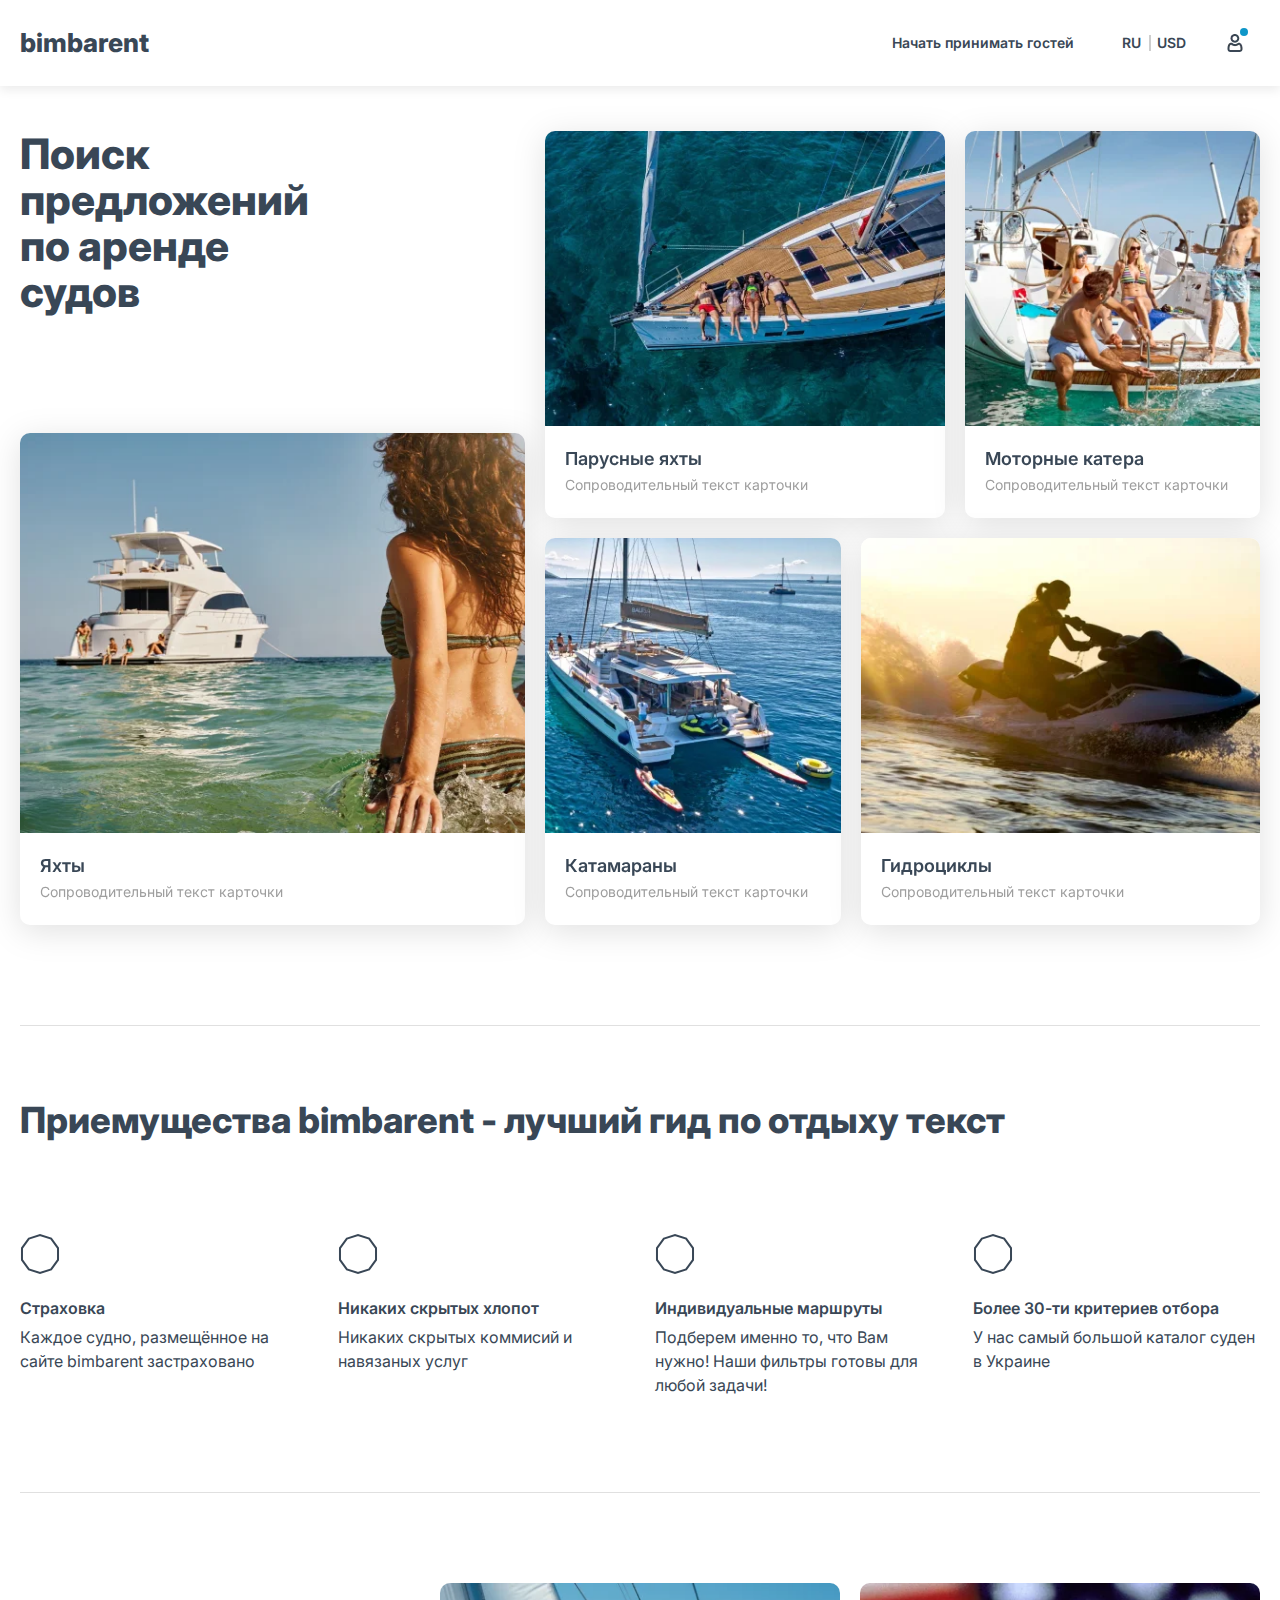
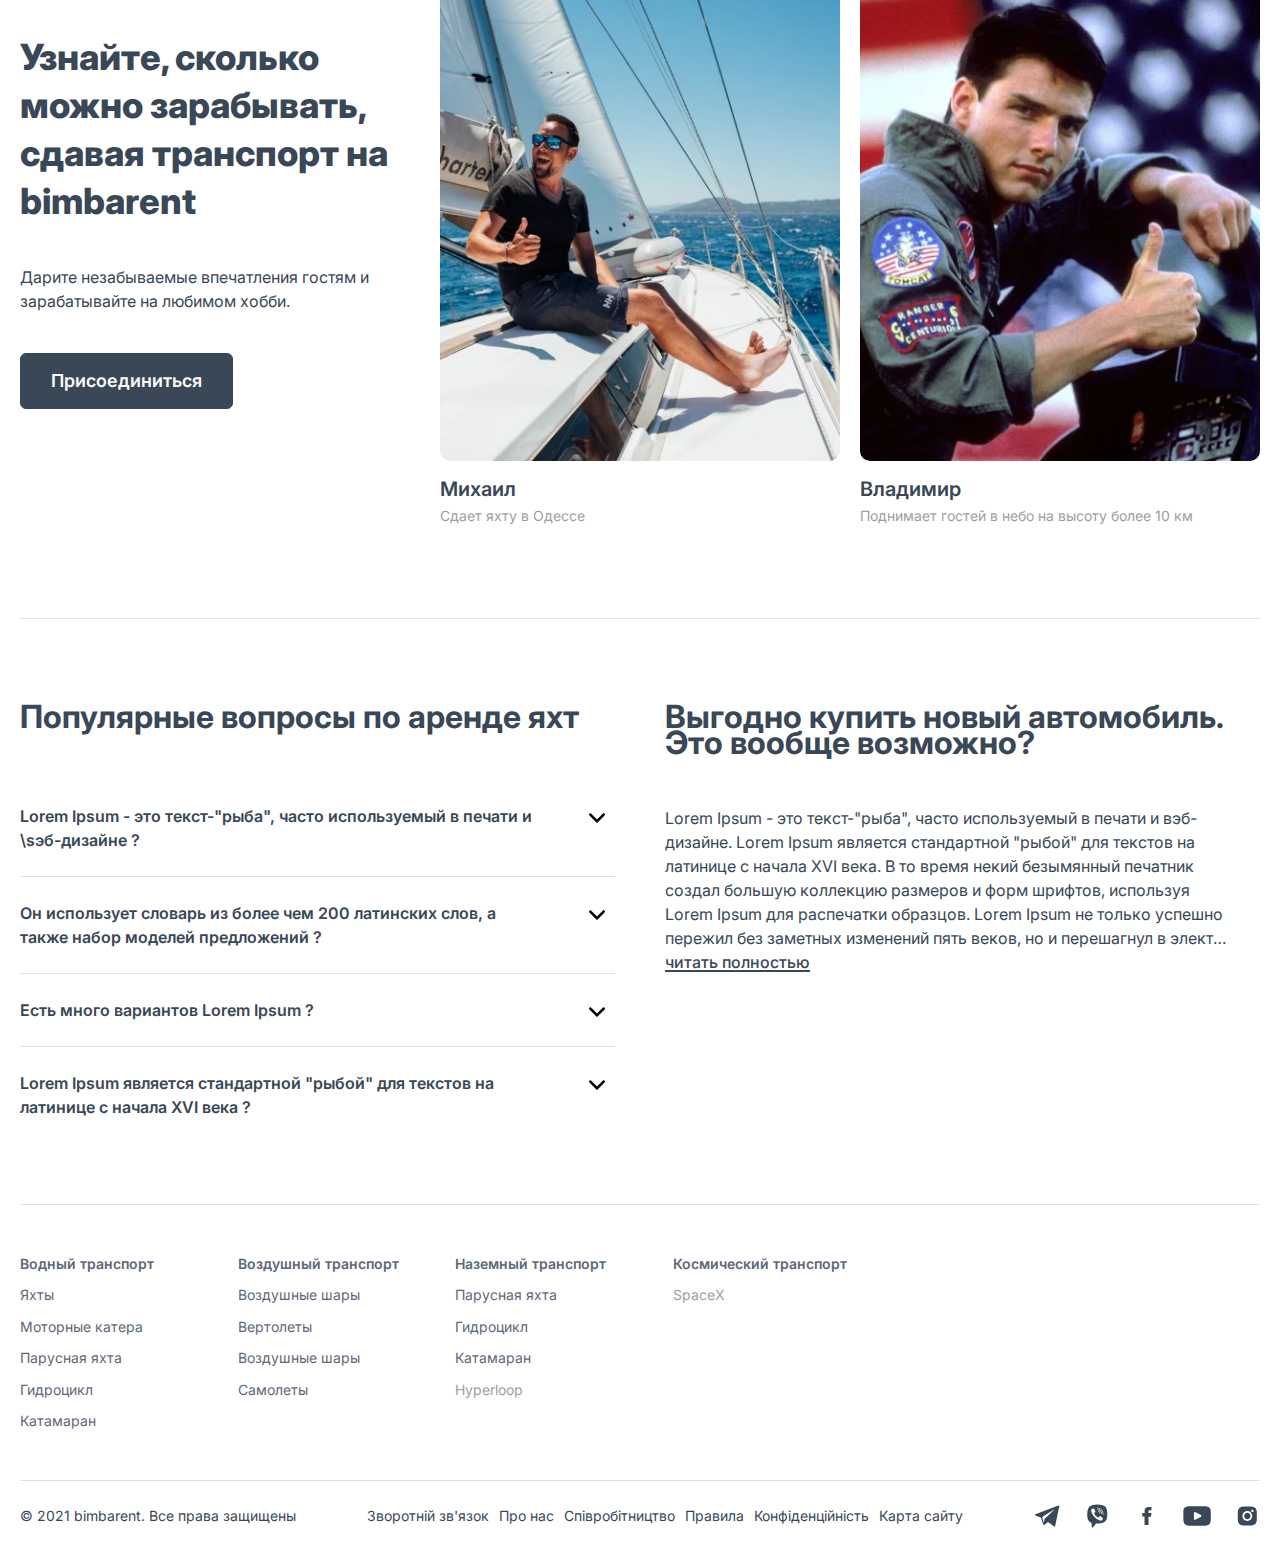
==== index.html @ e3d1fbe5 "Add files via upload" ====
<!DOCTYPE html>
<!-- Оболочка документа -->
<html lang="ru">

<!-- Заголовок страницы, контейнер для других важных данных (не отображается) -->

<head>
    <title>Главная</title>
    <!-- Подключение CSS -->
    <link rel="stylesheet" href="css/style.css">
    <meta http-equiv="Content-type" content="text/html;charset=UTF-8" />
    <link rel="shortcut icon" href="img/icons/favicon.ico">
    <meta name="viewport" content="width=device-width, initial-scale=1.0" />
</head>

<body>
    <!-- WRAPPER -->
    <div class="wrapper">
        <div class="content">
<header class="header">
    <div class="container">
        <div class="header__body">
            <a href="#" class="header__logo">bimbarent</a>
            <div class="header__right">
                <div class="header__wrapper-submenu">
                    <a href="#" class="header__link">Начать принимать гостей</a>
                    <div class="header__submenu">
                        <ul class="header__submenu-list" data-value-list='2'>
                            <li>
                                <a href="#" class="header__submenu-link">Мои бронирования</a>
                            </li>
                            <li>
                                <a href="#" class="header__submenu-link active">Мои желания</a>
                            </li>
                            <li>
                                <a href="#" class="header__submenu-link">Кабинет владельца</a>
                            </li>
                            <li>
                                <a href="#" class="header__submenu-link">Начать принимать гостей</a>
                            </li>
                            <li>
                                <a href="#" class="header__submenu-link">Обратная связь</a>
                            </li>
                        </ul>
                    </div>
                </div>
                <div class="header__wrapper-submenu">
                    <a href="#" class="header__link header__link-abr">
                        <span class="header__value header__value-first" data-value='0'>
                            <span data-language="ua">UA</span>
                            <span class="active" data-language="ru">RU</span>
                            <span data-language="en">EN</span>
                        </span>
                        <span class="header__value" data-value='1'>
                            <span data-language="uah">UAH</span>
                            <span class="active" data-language="usd">USD</span>
                            <span data-language="eur">EUR</span>
                        </span>
                    </a>
                    <div class="header__submenu">
                        <ul class="header__submenu-list" data-value-list='0'>
                            <li>
                                <a href="#" class="header__submenu-link" data-language-word="ua">Українська</a>
                            </li>
                            <li>
                                <a href="#" class="header__submenu-link active" data-language-word="ru">Русский</a>
                            </li>
                            <li>
                                <a href="#" class="header__submenu-link" data-language-word="en">English</a>
                            </li>
                        </ul>
                        <ul class="header__submenu-list" data-value-list='1'>
                            <li>
                                <a href="#" class="header__submenu-link active" data-language-word="uah"><span>UAH</span>Гривна</a>
                            </li>
                            <li>
                                <a href="#" class="header__submenu-link" data-language-word="usd"><span>USD</span>Доллар</a>
                            </li>
                            <li>
                                <a href="#" class="header__submenu-link" data-language-word="eur"><span>EUR</span>Евро</a>
                            </li>
                        </ul>
                    </div>
                </div>
                <!-- Add or remove class active for notification -->
                <a href="#" class="header__link header__link-type-2 active">
                    <img src="img/icons/user1.webp" alt="">
                </a>
                <div class="header__burger">
                    <span></span>
                </div>
            </div>
        </div>
    </div>
</header>
            <!-- RENT -->
                <section class="rent">
                    <div class="container">
                        <div class="rent__body">
                            <div class="rent__body-item rent__body-left">
                                <div class="title-main">
                                    <h1>Поиск предложений по аренде судов</h1>
                                </div>
                                <div class="rent-regtangle">
                                    <a href="#">
                                        <img src="img/main/1.webp" alt="">
                                    </a>
                                    <div class="rent-regtangle__content">
                                        <a href="#" class="rent__link">Яхты</a>
                                        <p>Сопроводительный текст карточки</p>
                                    </div>
                                </div>
                            </div>
                            <div class="rent__body-item rent__body-right">
                                <div class="rent__body-wrapper">
                                    <div class="rent__body-subitem  rent-regtangle__big">
                                        <div class="rent-regtangle">
                                            <a href="#">
                                                <img src="img/main/2.webp" alt="">
                                            </a>
                                            <div class="rent-regtangle__content">
                                                <a href="#" class="rent__link">Парусные яхты</a>
                                                <p>Сопроводительный текст карточки</p>
                                            </div>
                                        </div>
                                    </div>
                                    <div class="rent__body-subitem rent-regtangle__small">
                                        <div class="rent-regtangle">
                                            <a href="#">
                                                <img src="img/main/3.webp" alt="">
                                            </a>
                                            <div class="rent-regtangle__content">
                                                <a href="#" class="rent__link">Моторные катера</a>
                                                <p>Сопроводительный текст карточки</p>
                                            </div>
                                        </div>
                                    </div>
                                    <div class="rent__body-subitem rent-regtangle__small">
                                        <div class="rent-regtangle">
                                            <a href="#">
                                                <img src="img/main/4.webp" alt="">
                                            </a>
                                            <div class="rent-regtangle__content">
                                                <a href="#" class="rent__link">Катамараны</a>
                                                <p>Сопроводительный текст карточки</p>
                                            </div>
                                        </div>
                                    </div>
                                    <div class="rent__body-subitem  rent-regtangle__big">
                                        <div class="rent-regtangle">
                                            <a href="#">
                                                <img src="img/main/5.webp" alt="">
                                            </a>
                                            <div class="rent-regtangle__content">
                                                <a href="#" class="rent__link">Гидроциклы</a>
                                                <p>Сопроводительный текст карточки</p>
                                            </div>
                                        </div>
                                    </div>
                                </div>
                            </div>
                        </div>
                    </div>
                </section>
            <!-- /RENT -->

            <!-- ADVANTAGES -->
            <section class="advantages">
                <div class="container">
                    <div class="advantages__body">
                        <div class="title-type-1 title-type-1-bottom-2">
                            <h2>Приемущества bimbarent - лучший гид по отдыху текст</h2>
                        </div>
                        <div class="advantages__contain">
                            <div class="advantages__contain-item">
                                <svg class="icon icon-polyhedron">
                                    <use xlink:href="img/svg/sprite.svg#polyhedron"></use>
                                </svg>
                                <h3>Страховка</h3>
                                <p>Каждое судно, размещённое на сайте bimbarent застраховано</p>
                            </div>
                            <div class="advantages__contain-item">
                                <svg class="icon icon-polyhedron">
                                    <use xlink:href="img/svg/sprite.svg#polyhedron"></use>
                                </svg>
                                <h3>Никаких скрытых хлопот</h3>
                                <p>Никаких скрытых коммисий и навязаных услуг</p>
                            </div>
                            <div class="advantages__contain-item">
                                <svg class="icon icon-polyhedron">
                                    <use xlink:href="img/svg/sprite.svg#polyhedron"></use>
                                </svg>
                                <h3>Индивидуальные маршруты</h3>
                                <p>Подберем именно то, что Вам нужно! Наши фильтры готовы для любой задачи!</p>
                            </div>
                            <div class="advantages__contain-item">
                                <svg class="icon icon-polyhedron">
                                    <use xlink:href="img/svg/sprite.svg#polyhedron"></use>
                                </svg>
                                <h3>Более 30-ти критериев отбора</h3>
                                <p>У нас самый большой каталог суден в Украине</p>
                            </div>
                        </div>
                    </div>
                </div>
            </section>
            <!-- /ADVANTAGES -->

            <!-- INCOME -->
            <section class="income">
                <div class="container">
                    <div class="income__body-wrapper">
                        <div class="income__body">
                            <div class="income__body-item">
                                <div class="title-type-1 title-type-1-bottom">
                                    <h2>Узнайте, сколько можно зарабывать, сдавая транспорт
                                        на bimbarent</h2>
                                </div>
                                <p>Дарите незабываемые впечатления гостям и зарабатывайте на любимом хобби.</p>
                                <div class="btn-wrapper btn-pad-top">
                                    <a href="#" class="btn-type-1">Присоединиться</a>
                                </div>
                            </div>
                            <div class="income__body-item income-paragraph">
                                <a href="#" class="income__body-img">
                                    <img src="img/man1.webp" alt="Арендодатель1">
                                </a>
                                <a href="#" class="income__link">Михаил</a>
                                <p>Сдает яхту в Одессе</p>
                            </div>
                            <div class="income__body-item income-paragraph">
                                <a href="#" class="income__body-img">
                                    <img src="img/man2.webp" alt="Арендодатель2">
                                </a>
                                <a href="#" class="income__link">Владимир</a>
                                <p>Поднимает гостей в небо на высоту более 10 км</p>
                            </div>
                        </div>
                    </div>
                </div>
            </section>
            <!-- /INCOME -->

            <!-- FAQ -->
            <section class="faq">
                <div class="container">
                    <div class="faq__body-wrapper">
                        <div class="faq__body">
                            <div class="faq__body-item">
                                <h2>Популярные вопросы по аренде яхт</h2>
                                    <ul class="faq__body-list">
                                        <li>
                                            <a href="#" class="faq__body-link">Lorem Ipsum - это текст-"рыба", часто используемый в печати и \sэб-дизайне ?
                                                <span class="js-select-main">
                                                    <svg class="icon-arrow">
                                                        <use xlink:href="img/svg/sprite.svg#arrow"></use>
                                                    </svg>
                                                </span>
                                            </a>
                                            <div class="submenu">
                                                <p>Lorem Ipsum - это текст-"рыба", часто используемый в печати и вэб-дизайне. Lorem Ipsum является стандартной "рыбой" для <a href="#" class="inner-link">текстов на латинице</a> с начала XVI века.</p>
                                            </div>
                                        </li>
                                        <li>
                                            <a href="#" class="faq__body-link">Он использует словарь из более чем 200 латинских слов, а также набор моделей предложений ?
                                                <span class="js-select-main">
                                                    <svg class="icon-arrow">
                                                        <use xlink:href="img/svg/sprite.svg#arrow"></use>
                                                    </svg>
                                                </span>
                                            </a>
                                            <div class="submenu">
                                                <p>Lorem Ipsum - это текст-"рыба", часто используемый в печати и вэб-дизайне. Lorem Ipsum является стандартной "рыбой" для <a href="#" class="inner-link">текстов на латинице</a> с начала XVI века.</p>
                                            </div>
                                        </li>
                                        <li>
                                            <a href="#" class="faq__body-link">Есть много вариантов Lorem Ipsum ?
                                                <span class="js-select-main">
                                                    <svg class="icon-arrow">
                                                        <use xlink:href="img/svg/sprite.svg#arrow"></use>
                                                    </svg>
                                                </span>
                                            </a>
                                            <div class="submenu">
                                                <p>Lorem Ipsum - это текст-"рыба", часто используемый в печати и вэб-дизайне. Lorem Ipsum является стандартной "рыбой" для <a href="#" class="inner-link">текстов на латинице</a> с начала XVI века.</p>
                                            </div>
                                        </li>
                                        <li>
                                            <a href="#" class="faq__body-link">Lorem Ipsum является стандартной "рыбой" для текстов на латинице с начала XVI века ?
                                                <span class="js-select-main">
                                                    <svg class="icon-arrow">
                                                        <use xlink:href="img/svg/sprite.svg#arrow"></use>
                                                    </svg>
                                                </span>
                                            </a>
                                            <div class="submenu">
                                                <p>Lorem Ipsum - это текст-"рыба", часто используемый в печати и вэб-дизайне. Lorem Ipsum является стандартной "рыбой" для <a href="#" class="inner-link">текстов на латинице</a> с начала XVI века.</p>
                                            </div>
                                        </li>
                                    </ul>
                            </div>
                            <div class="faq__body-item faq__body-show">
                                <h2>Выгодно купить новый автомобиль. Это вообще возможно?</h2>
                                <p>Lorem Ipsum - это текст-"рыба", часто используемый в печати и вэб-дизайне. Lorem Ipsum является стандартной "рыбой" для текстов на латинице с начала XVI века. В то время некий безымянный печатник создал большую коллекцию размеров и форм шрифтов, используя Lorem Ipsum для распечатки образцов. Lorem Ipsum не только успешно пережил без заметных изменений пять веков, но и перешагнул в элект 
                                    Lorem ipsum dolor sit amet consectetur adipisicing elit. Pariatur amet perspiciatis ab deleniti esse blanditiis mollitia, maxime repellendus? Soluta omnis excepturi libero sint mollitia laboriosam iusto ut quo fuga sequi qui accusantium, facere expedita natus voluptatem accusamus impedit eligendi dolorum odit reprehenderit. Nam consequuntur, sunt soluta pariatur quos cupiditate quis delectus eum? Repellat enim nobis mollitia veniam officiis saepe quisquam pariatur, quod ea? Mollitia, est at voluptatem aliquid quae, ullam assumenda cumque ipsam laboriosam quibusdam, magnam eligendi maiores quidem aliquam quod doloremque amet non suscipit maxime aspernatur. Nisi dolore consequuntur praesentium quo nulla maxime illo hic quaerat fugiat repudiandae veritatis eum, animi soluta reprehenderit fuga atque voluptatum suscipit dolores ipsam quibusdam voluptates odio? Perspiciatis esse, error voluptatum, voluptatem pariatur, ea maiores perferendis ab ipsa harum dignissimos voluptas recusandae id dolor autem! Ut beatae quaerat vitae expedita assumenda enim vero, officia neque sit quam nemo deleniti magni natus fugit vel quibusdam, inventore ipsa, amet distinctio numquam. Quam illo velit libero ea iste officia voluptates nostrum inventore, consequuntur ipsam nemo similique quas? Eum eos dolorum quia consequuntur. Similique ipsam, in molestiae voluptatum deserunt temporibus sint, libero velit animi sed aut eius aperiam voluptas, debitis molestias eos? Accusantium tempore architecto ullam in laborum.</p>
                                <div class="wrapper-link-show">
                                    <a href="#" class="link-show-text">читать полностью</a>
                                </div>
                        </div>
                    </div>
                </div>
            </section>
            <!-- /FAQ -->

            <!-- CATEGORY -->
            <section class="category">
                <div class="container">
                    <div class="category__body">
                        <ul class="category__list">
                            <li>
                                <a href="#" class="category__link category__link-title">Водный транспорт</a>
                            </li>
                            <li>
                                <a href="#" class="category__link">Яхты</a>
                            </li>
                            <li>
                                <a href="#" class="category__link">Моторные катера</a>
                            </li>
                            <li>
                                <a href="#" class="category__link">Парусная яхта</a>
                            </li>
                            <li>
                                <a href="#" class="category__link">Гидроцикл</a>
                            </li>
                            <li>
                                <a href="#" class="category__link">Катамаран</a>
                            </li>
                        </ul>
                        <ul class="category__list">
                            <li>
                                <a href="#" class="category__link category__link-title">Воздушный транспорт</a>
                            </li>
                            <li>
                                <a href="#" class="category__link">Воздушные шары</a>
                            </li>
                            <li>
                                <a href="#" class="category__link">Вертолеты</a>
                            </li>
                            <li>
                                <a href="#" class="category__link">Воздушные шары</a>
                            </li>
                            <li>
                                <a href="#" class="category__link">Самолеты</a>
                            </li>
                        </ul>
                        <ul class="category__list">
                            <li>
                                <a href="#" class="category__link category__link-title">Наземный транспорт</a>
                            </li>
                            <li>
                                <a href="#" class="category__link">Парусная яхта</a>
                            </li>
                            <li>
                                <a href="#" class="category__link">Гидроцикл</a>
                            </li>
                            <li>
                                <a href="#" class="category__link">Катамаран</a>
                            </li>
                            <li>
                                <a href="#" class="category__link category__link-absent">Hyperloop</a>
                            </li>
                        </ul>
                        <ul class="category__list">
                            <li>
                                <a href="#" class="category__link category__link-title">Космический транспорт</a>
                            </li>
                            <li>
                                <a href="#" class="category__link category__link-absent">SpaceX</a>
                            </li>
                        </ul>
                    </div>
                </div>
            </section>
            <!-- /CATEGORY -->

            <section class="test none">
                <a href="popup-0" class="js-btn-popup">Click me</a>
            </section>
        </div>

<footer class="footer">
    <div class="container">
        <div class="footer__body">
            <p>© 2021 bimbarent. Все права защищены</p>
            <ul class="footer__list">
                <li>
                    <a href="#">Зворотній зв'язок</a>
                </li>
                <li>
                    <a href="#">Про нас</a>
                </li>
                <li>
                    <a href="#">Співробітництво</a>
                </li>
                <li>
                    <a href="#">Правила</a>
                </li>
                <li>
                    <a href="#">Конфіденційність</a>
                </li>
                <li>
                    <a href="#">Карта сайту</a>
                </li>
            </ul>
            <div class="footer__social">
                <div class="footer__social-item">
                    <a href="#">
                        <svg class="icon icon-telegram">
                            <use xlink:href="img/svg/sprite.svg#telegram"></use>
                        </svg>
                    </a>
                </div>
                <div class="footer__social-item">
                    <a href="#">
                        <svg class="icon icon-viber">
                            <use xlink:href="img/svg/sprite.svg#viber"></use>
                        </svg>
                    </a>
                </div>
                <div class="footer__social-item">
                    <a href="#">
                        <svg class="icon icon-facebook">
                            <use xlink:href="img/svg/sprite.svg#facebook"></use>
                        </svg>
                    </a>
                </div>
                <div class="footer__social-item">
                    <a href="#">
                        <svg class="icon icon-youtube">
                            <use xlink:href="img/svg/sprite.svg#youtube"></use>
                        </svg>
                    </a>
                </div>
                <div class="footer__social-item">
                    <a href="#">
                        <svg class="icon icon-instagram">
                            <use xlink:href="img/svg/sprite.svg#instagram"></use>
                        </svg>
                    </a>
                </div>
            </div>
        </div>
    </div>
</footer>
    </div>
    <!-- /WRAPPER -->

 <!-- попап -->
    <div class="popup js-popup" data-id-popup="popup-0">
        <div class="popup__opas"></div>
        <div class="popup__wrapp js-popup__wrapp">
            <span class="popup__close js-popup__close"></span>
            <div class="popup-container">
                <h2 class="popup-title">Попап</h2>
            </div>
        </div>
    </div>
 <!-- кнопка прокрутки вверх -->
    <div class="wrapper-scroll lock-padding none">
        <div class="scroll-up js-scroll-up">
            <svg class="scroll-up__svg" viewBox="-2 -2 52 52">
                <path class="scroll-up__path js-scroll-up__path" d="M24,0 a24,24 0 0,1 0,48 a24,24 0 0,1 0,-48"/>
            </svg>
        </div>
    </div>
    
    <!-- Подключеине скриптов -->
    <script src="libs/jquery/jquery.min.js"></script>
    <script src="js/main.js"></script>
</body>

</html>
---- css/style.css ----
@charset "UTF-8";
@import url("https://fonts.googleapis.com/css2?family=Inter:wght@400;500;600;700;800&display=swap");
/* обнуление общих параметров */
* {
  padding: 0;
  margin: 0;
  border: 0;
}

*,
*:before,
*:after {
  box-sizing: border-box;
}

:focus,
:active {
  outline: none;
}

a:focus,
a:active {
  outline: none;
}

aside,
nav,
section,
header,
footer {
  display: block;
}

html,
body {
  height: 100%;
  padding: 0;
  margin: 0;
  min-width: 360px;
  width: 100%;
  background: #fff;
  color: #394756;
}

input,
button,
textarea {
  font-family: "Inter", sans-serif;
}

input::-ms-clear {
  display: none;
}

button {
  cursor: pointer;
}

button::-moz-focus-inner {
  padding: 0;
  border: 0;
}

a,
a:visited {
  text-decoration: none;
}

a:hover {
  text-decoration: none;
}

ul li {
  list-style: none;
}

img {
  vertical-align: top;
  max-width: 100%;
}

h1,
h2,
h3,
h4,
h5,
h6 {
  font-weight: inherit;
  font-size: inherit;
}

/* / обнуление общих параметров */
body {
  line-height: 1.25;
  font-size: 14px;
  font-family: "Inter", sans-serif;
  position: relative;
  width: 100%;
  overflow-x: hidden;
}

body.lock-scroll {
  overflow-y: hidden;
}

body.lock {
  overflow-y: hidden;
}

.wrapper {
  width: 100%;
  min-height: 100%;
  display: flex;
  flex-direction: column;
}

.content {
  flex: 1 0 auto;
}

.container {
  max-width: 1340px;
  margin: 0 auto;
  padding: 0 20px;
}

.row {
  display: flex;
}

.align-items-center {
  align-items: center;
}

.justify-content-center {
  justify-content: center;
  justify-content: space-between;
}

.justify-content-between {
  justify-content: space-between;
}

.none {
  display: none !important;
}

.body-fixed {
  position: fixed;
}

.noselect {
  -webkit-touch-callout: none;
  -webkit-user-select: none;
  user-select: none;
}

.ibg {
  background-repeat: no-repeat;
  background-size: cover;
  background-position: center;
}
.ibg img.ibg-img {
  display: none;
}

li.counter {
  list-style-type: none;
  counter-reset: item;
}
li.counter li {
  position: relative;
  padding: 0px 0px 0px 45px;
}
li.counter li:before {
  counter-increment: item;
  content: counter(item);
  position: absolute;
  left: 0;
  top: 50%;
  transform: translateY(-50%);
  color: #818181;
  font-size: 14px;
  font-weight: 700;
  text-align: center;
  line-height: 26px;
  border-radius: 50%;
  width: 28px;
  height: 28px;
  border: 1px solid #4274bb;
}

.video {
  position: relative;
  overflow: hidden;
  height: 0;
  padding-bottom: 56.25%;
}
.video video,
.video iframe,
.video object,
.video embed {
  position: absolute;
  top: 0;
  left: 0;
  width: 100%;
  height: 100%;
}

.videobg video,
.videobg iframe,
.videobg object,
.videobg embed {
  position: fixed;
  top: 50%;
  left: 50%;
  min-width: 100%;
  min-height: 100%;
  width: auto;
  height: auto;
  z-index: -100;
  transform: translateX(-50%) translateY(-50%);
  background-size: cover;
}

.img-responsive {
  display: block;
  max-width: 100%;
  height: auto;
}

/* === HEADER === */
.header {
  background: #ffffff;
  box-shadow: 0px 4px 10px rgba(0, 0, 0, 0.08);
  padding: 18px 0;
}
.header__value-first::before {
  content: "";
  position: absolute;
  right: 53%;
  top: 50%;
  transform: translate(-50%, -50%);
  height: 16px;
  width: 1px;
  background: #9E9E9E;
}
.header__value span {
  display: none;
}
.header__value span.active {
  display: inline-block;
}
.header__lang span {
  display: none;
}
.header__lang span.active {
  display: inline-block;
}
.header__wrapper-submenu {
  position: relative;
  height: 100%;
  display: flex;
  align-items: center;
}
.header__submenu {
  padding: 10px 0;
  background: #FFFFFF;
  border: 0.5px solid #C4C4C4;
  box-shadow: 0px 6px 16px rgba(0, 0, 0, 0.12);
  border-radius: 6px;
  position: absolute;
  top: calc(100% + 8px);
  z-index: 10;
  display: none;
  transition: 0.4s;
}
.header__submenu.active {
  display: flex;
}
.header__submenu-link {
  color: #394756;
  font-size: 14px;
  line-height: 32px;
  transition: 0.4s;
  padding: 0px 13px;
  width: 100%;
  display: block;
}
.header__submenu-link.active {
  text-shadow: 0 0 0.65px #394756, 0 0 0.65px #394756;
}
.header__submenu-link span {
  margin-right: 6px;
}
.header__submenu-link:hover {
  background: #F3F3F3;
  border-radius: 4px;
}
.header__submenu-list {
  padding: 0 10px;
}
.header__submenu-list li {
  margin-bottom: 4px;
}
.header__submenu-list:first-child {
  border-right: 1px solid #E0E0E0;
}
.header__body {
  display: flex;
  justify-content: space-between;
}
.header__logo {
  font-weight: 800;
  font-size: 26px;
  line-height: 26px;
  color: #394756;
  display: flex;
  align-items: center;
}
.header__right {
  display: flex;
  align-items: center;
}
.header__burger {
  display: none;
  align-items: center;
  width: 25px;
  height: 18px;
  cursor: pointer;
}
.header__burger span {
  background: #919191;
  width: 25px;
  height: 2.25px;
  position: relative;
}
.header__burger span::before, .header__burger span::after {
  content: "";
  position: absolute;
  right: 0;
  background: #919191;
  height: 2.25px;
}
.header__burger span::before {
  top: 8px;
  width: 17px;
}
.header__burger span::after {
  bottom: 8px;
  width: 25px;
}
.header__link {
  font-weight: 600;
  font-size: 14px;
  line-height: 16px;
  flex: none;
  order: 0;
  flex-grow: 0;
  color: #394756;
  padding: 17px 24px;
  background: transparent;
  border-radius: 50px;
  transition: 0.4s;
}
.header__link-abr {
  min-width: 112px;
  display: flex;
  justify-content: space-between;
  position: relative;
}
.header__link-type-2 {
  border-radius: 50%;
  padding: 0;
  width: 50px;
  height: 50px;
  display: flex;
  align-items: center;
  justify-content: center;
  position: relative;
}
.header__link-type-2.active::before {
  content: "";
  position: absolute;
  top: 10px;
  right: 12px;
  width: 8px;
  height: 8px;
  background: #0E96C8;
  border-radius: 50%;
}
.header__link:hover {
  background: #F3F3F3;
}

/* === /HEADER === */
input.error,
textarea.error {
  border-color: red;
}

/* === TITLE === */
.title-main {
  max-width: 296px;
}
.title-type-1 h2 {
  font-weight: 800;
  font-size: 36px;
  line-height: 48px;
  color: #394756;
}
.title-type-1-bottom {
  padding-bottom: 40px;
  padding-top: 50px;
}
.title-type-1-bottom-2 {
  padding: 0px 0 90px 0;
}

h1 {
  font-weight: 800;
  font-size: 42px;
  line-height: 46px;
}

/* === /TITLE === */
/* === BUTTONS === */
.btn-type-1 {
  display: inline-block;
  padding: 19px 30px;
  background: #394756;
  border-radius: 6px;
  border: 1px solid #394756;
  color: #FBFBFB;
  font-weight: 600;
  font-size: 18px;
  line-height: 16px;
  transition: 0.4s;
}
.btn-type-1:hover {
  background: #FBFBFB;
  color: #394756;
}
.btn-type-1:active {
  background: #192736;
}
.btn-pad-top {
  padding-top: 40px;
}

/* === BUTTONS === */
/* === ICONS === */
.icon {
  fill: #394756;
}
.icon-polyhedron {
  fill: #fff;
  width: 40px;
  height: 40px;
}
.icon-telegram {
  width: 25px;
  height: 22px;
}
.icon-viber {
  width: 21px;
  height: 24px;
}
.icon-facebook {
  width: 10px;
  height: 20px;
}
.icon-youtube {
  width: 28px;
  height: 20px;
}
.icon-instagram {
  width: 20px;
  height: 20px;
}
.icon-arrow {
  width: 16px;
  height: 10px;
  transition: 0.4s;
}
.icon-arrow.active {
  transform: rotate(-180deg);
}

/* === /ICONS === */
/* === FAQ === */
.faq h2 {
  font-weight: bold;
  font-size: 32px;
  line-height: 26px;
  margin-bottom: 50px;
}
.faq p {
  font-size: 16px;
  line-height: 24px;
  padding-bottom: 24px;
  max-width: 576px;
}
.faq__body {
  display: flex;
  margin: 0 -25px;
}
.faq__body-wrapper {
  padding: 85px 0 61px 0;
  border-top: 1px solid #E0E0E0;
}
.faq__body-item {
  display: flex;
  flex-direction: column;
  flex: 1 0 calc(50% - 50px);
  padding: 0 25px;
}
.faq__body-show p {
  overflow: hidden;
  text-overflow: ellipsis;
  display: -webkit-box;
  -webkit-line-clamp: 6;
  box-orient: vertical;
  -webkit-box-orient: vertical;
  padding-bottom: 0;
  transition: 0.4s;
}
.faq__body-show p.active {
  overflow: visible;
  line-clamp: none;
  box-orient: horizontal;
  -webkit-box-orient: horizontal;
}
.faq__body-show a {
  font-size: 16px;
  line-height: 24px;
  font-weight: 500;
  color: #394756;
  transition: 0.4s;
  position: relative;
}
.faq__body-show a::before {
  content: "";
  position: absolute;
  right: 0;
  bottom: 0;
  height: 2px;
  width: 100%;
  background: #394756;
  transition: 0.4s;
}
.faq__body-show a:hover {
  color: #192736;
}
.faq__body-show a:hover::before {
  background: #192736;
  width: 0;
}
.faq__body-list {
  display: flex;
  flex-direction: column;
}
.faq__body-list li {
  position: relative;
}
.faq__body-list li:not(:last-child) {
  border-bottom: 1px solid #E0E0E0;
}
.faq__body-link {
  display: block;
  padding: 24px 70px 24px 0;
  font-weight: 600;
  font-size: 16px;
  line-height: 24px;
  transition: 0.4s;
  width: 100%;
  color: #394756;
}
.faq__body-link:hover {
  color: #192736;
}

.submenu {
  display: none;
  position: relative;
}
.submenu.active {
  display: block;
}

.inner-link {
  display: inline-block;
  font-size: 16px;
  line-height: 24px;
  font-weight: 500;
  color: #394756;
  transition: 0.4s;
  position: relative;
}
.inner-link::before {
  content: "";
  position: absolute;
  right: 0;
  bottom: 0;
  height: 2px;
  width: 100%;
  background: #394756;
  transition: 0.4s;
}
.inner-link:hover {
  color: #192736;
}
.inner-link:hover::before {
  background: #192736;
  width: 0;
}

.js-select-main {
  position: absolute;
  top: 25px;
  right: 10px;
}

.wrapper-show-text {
  display: none;
}
.wrapper-show-text p {
  padding-top: 20px;
}

/* === /FAQ === */
/* === CATEGORY === */
.category__body {
  display: flex;
  flex-wrap: wrap;
  border-top: 1px solid #E0E0E0;
  padding: 50px 0;
}
.category__list {
  display: flex;
  flex-direction: column;
  flex: 0 0 calc(100% / 5.7);
}
.category__list li:not(:last-child) {
  padding-bottom: 14px;
}
.category__link {
  position: relative;
  font-size: 14px;
  line-height: 16px;
  color: #5E6779;
}
.category__link-title {
  font-weight: 600;
}
.category__link::before {
  content: "";
  position: absolute;
  left: 0;
  bottom: 0;
  height: 1px;
  width: 0;
  transition: 0.4s;
  background: #5E6779;
}
.category__link:hover::before {
  width: 100%;
}
.category__link-absent {
  color: #9E9E9E;
}
.category__link-absent::before {
  background: #9E9E9E;
}

/* === /CATEGORY === */
/* === INCOME === */
.income p {
  font-size: 16px;
  line-height: 24px;
}
.income__link {
  font-weight: 600;
  font-size: 20px;
  line-height: 30px;
  color: #394756;
  transition: 0.4s;
}
.income__link:hover {
  color: #192736;
}
.income-paragraph p {
  color: #9E9E9E;
  font-size: 14px;
  line-height: 24px;
}
.income__body {
  display: flex;
  flex-wrap: wrap;
  margin: 0 -10px;
}
.income__body-wrapper {
  border-top: 1px solid #E0E0E0;
  padding: 90px 0;
}
.income__body-item {
  display: flex;
  flex-direction: column;
  flex: 0 0 calc(100% / 3 - 20px);
  margin: 0 10px;
}
.income__body-img {
  display: flex;
  flex: 1 1 100%;
  margin-bottom: 13px;
}
.income__body-img img {
  border-radius: 10px;
  width: 100%;
  object-fit: cover;
}

/* === /INCOME === */
/* === ADVANTAGES === */
.advantages h3 {
  font-weight: 600;
  font-size: 16px;
  line-height: 30px;
  color: #394756;
  margin: 19px 0 2px 0;
}
.advantages p {
  font-size: 16px;
  line-height: 24px;
}
.advantages__body {
  border-top: 1px solid #E0E0E0;
  padding: 70px 0 95px 0;
}
.advantages__contain {
  display: flex;
  margin: -15px;
}
.advantages__contain-item {
  display: flex;
  flex-direction: column;
  flex: 1 1 25%;
  padding: 15px;
}

/* === /ADVANTAGES === */
/* === RENT === */
.rent p {
  font-size: 14px;
  line-height: 16px;
  color: #9E9E9E;
}
.rent__body {
  display: flex;
  padding: 45px 0 100px 0;
  margin: 0 -10px;
}
.rent__body-row {
  display: flex;
}
.rent__body-item {
  display: flex;
  flex-direction: column;
  padding: 0 10px;
}
.rent__body-left {
  width: 41.7%;
  justify-content: space-between;
}
.rent__body-right {
  width: 58.3%;
}
.rent__body-subitem {
  margin: 10px;
  display: flex;
  flex-grow: 1;
}
.rent__body-wrapper {
  display: flex;
  flex-direction: row;
  flex-wrap: wrap;
  margin: -10px;
}
.rent-regtangle {
  background: #FFFFFF;
  filter: drop-shadow(0px 6px 16px rgba(0, 0, 0, 0.12));
  border-radius: 10px;
}
.rent-regtangle__content {
  padding: 25px 20px 25px 20px;
}
.rent-regtangle__big {
  width: calc(57.1% - 20px);
}
.rent-regtangle__small {
  width: calc(42.9% - 20px);
}
.rent-regtangle img {
  border-top-left-radius: 10px;
  border-top-right-radius: 10px;
  object-fit: cover;
  width: 100%;
}
.rent__link {
  font-weight: 600;
  font-size: 18px;
  line-height: 16px;
  color: #394756;
  display: flex;
  margin: 0px 0 10px 0;
  transition: 0.4s;
}
.rent__link:hover {
  color: #192736;
}

/* === /RENT === */
/* === FOOTER === */
.footer__body {
  padding: 10px 0;
  border-top: 1px solid #E0E0E0;
  display: flex;
  justify-content: space-between;
}
.footer__list {
  display: flex;
}
.footer__list li {
  padding: 0 5px;
  display: flex;
  align-items: center;
}
.footer__list li a {
  color: #394756;
  line-height: 26px;
  position: relative;
  transition: 0.4s;
}
.footer__list li a::before {
  content: "";
  position: absolute;
  left: 0;
  bottom: 0;
  height: 1px;
  width: 0;
  background: #394756;
  transition: 0.4s;
}
.footer__list li a:hover::before {
  width: 100%;
}
.footer__social {
  display: flex;
  margin: 0 -12px;
}
.footer__social-item {
  display: flex;
  align-items: center;
  justify-content: center;
}
.footer__social-item a {
  display: flex;
  align-items: center;
  justify-content: center;
  border-radius: 50%;
  padding: 0;
  width: 50px;
  height: 50px;
  transition: 0.4s;
}
.footer__social-item a:hover {
  background: #F3F3F3;
}
.footer p {
  line-height: 14px;
  display: flex;
  align-items: center;
}

/* === /FOOTER === */
.popup {
  display: none;
  position: fixed;
  top: 0;
  left: 0;
  width: 100%;
  height: 100%;
  z-index: 9999;
}

.popup__opas {
  position: fixed;
  top: 0;
  left: 0;
  width: 100%;
  height: 100%;
  background: rgba(0, 0, 0, 0.5);
  z-index: 999;
}

.popup__wrapp {
  position: fixed;
  top: 50%;
  left: 50%;
  transform: translate(-50%, -50%);
  background: #fff;
  border-radius: 3px;
  z-index: 9999;
  padding: 20px 20px 0px 20px;
  max-width: 460px;
  width: 100%;
  overflow-y: auto;
  max-height: 100%;
}

.popup__close {
  position: relative;
  display: block;
  margin-left: auto;
  width: 20px;
  height: 20px;
  border-radius: 50%;
  background: transparent;
  top: -5px;
  right: 0px;
  transition: 0.4s;
  cursor: pointer;
  z-index: 3;
}
.popup__close::before {
  content: "";
  position: absolute;
  top: calc(50% - 1px);
  left: 3px;
  width: 15px;
  height: 2px;
  background: rgba(0, 0, 0, 0.8);
  transform: rotate(45deg);
}
.popup__close::after {
  content: "";
  position: absolute;
  top: calc(50% - 1px);
  left: 3px;
  width: 15px;
  height: 2px;
  background: rgba(0, 0, 0, 0.8);
  transform: rotate(-45deg);
}
.popup__close:hover {
  background: rgba(0, 0, 0, 0.1);
}

.popup-container {
  position: relative;
  top: -20px;
}

.wrapper-scroll {
  position: fixed;
  right: 20px;
  bottom: 20px;
  z-index: 100;
}

.scroll-up {
  width: 45px;
  height: 45px;
  cursor: pointer;
  border-radius: 50%;
  transition: all 0.4s ease 0s;
  transform: translateY(25px);
  opacity: 0;
  visibility: hidden;
}
.scroll-up:before {
  content: "";
  position: absolute;
  top: 55%;
  left: 50%;
  transform: translate(-50%, -50%) rotate(45deg);
  border: 3px solid #DE8045;
  width: 10px;
  height: 10px;
  border-right-width: 0;
  border-bottom-width: 0;
  transition: inherit;
  opacity: 0.6;
}
.scroll-up__path {
  box-sizing: border-box;
  fill: none;
  stroke: #DE8045;
  stroke-width: 3px;
  transition: all 0.4s ease 0s;
}
.scroll-up.scroll-up_active {
  opacity: 1;
  visibility: visible;
  transform: translateY(0);
}
.scroll-up:hover:before {
  border-color: #DE8045;
  opacity: 1;
}

@media (max-width: 1200px) {
  /**/
}
@media (max-width: 1024px) {
  /**/
}
@media (max-width: 992px) {
  /**/
}
@media (max-width: 768px) {
  /**/
}
@media (max-width: 480px) {
  /**/
}
@media (max-width: 360px) {
  /**/
}
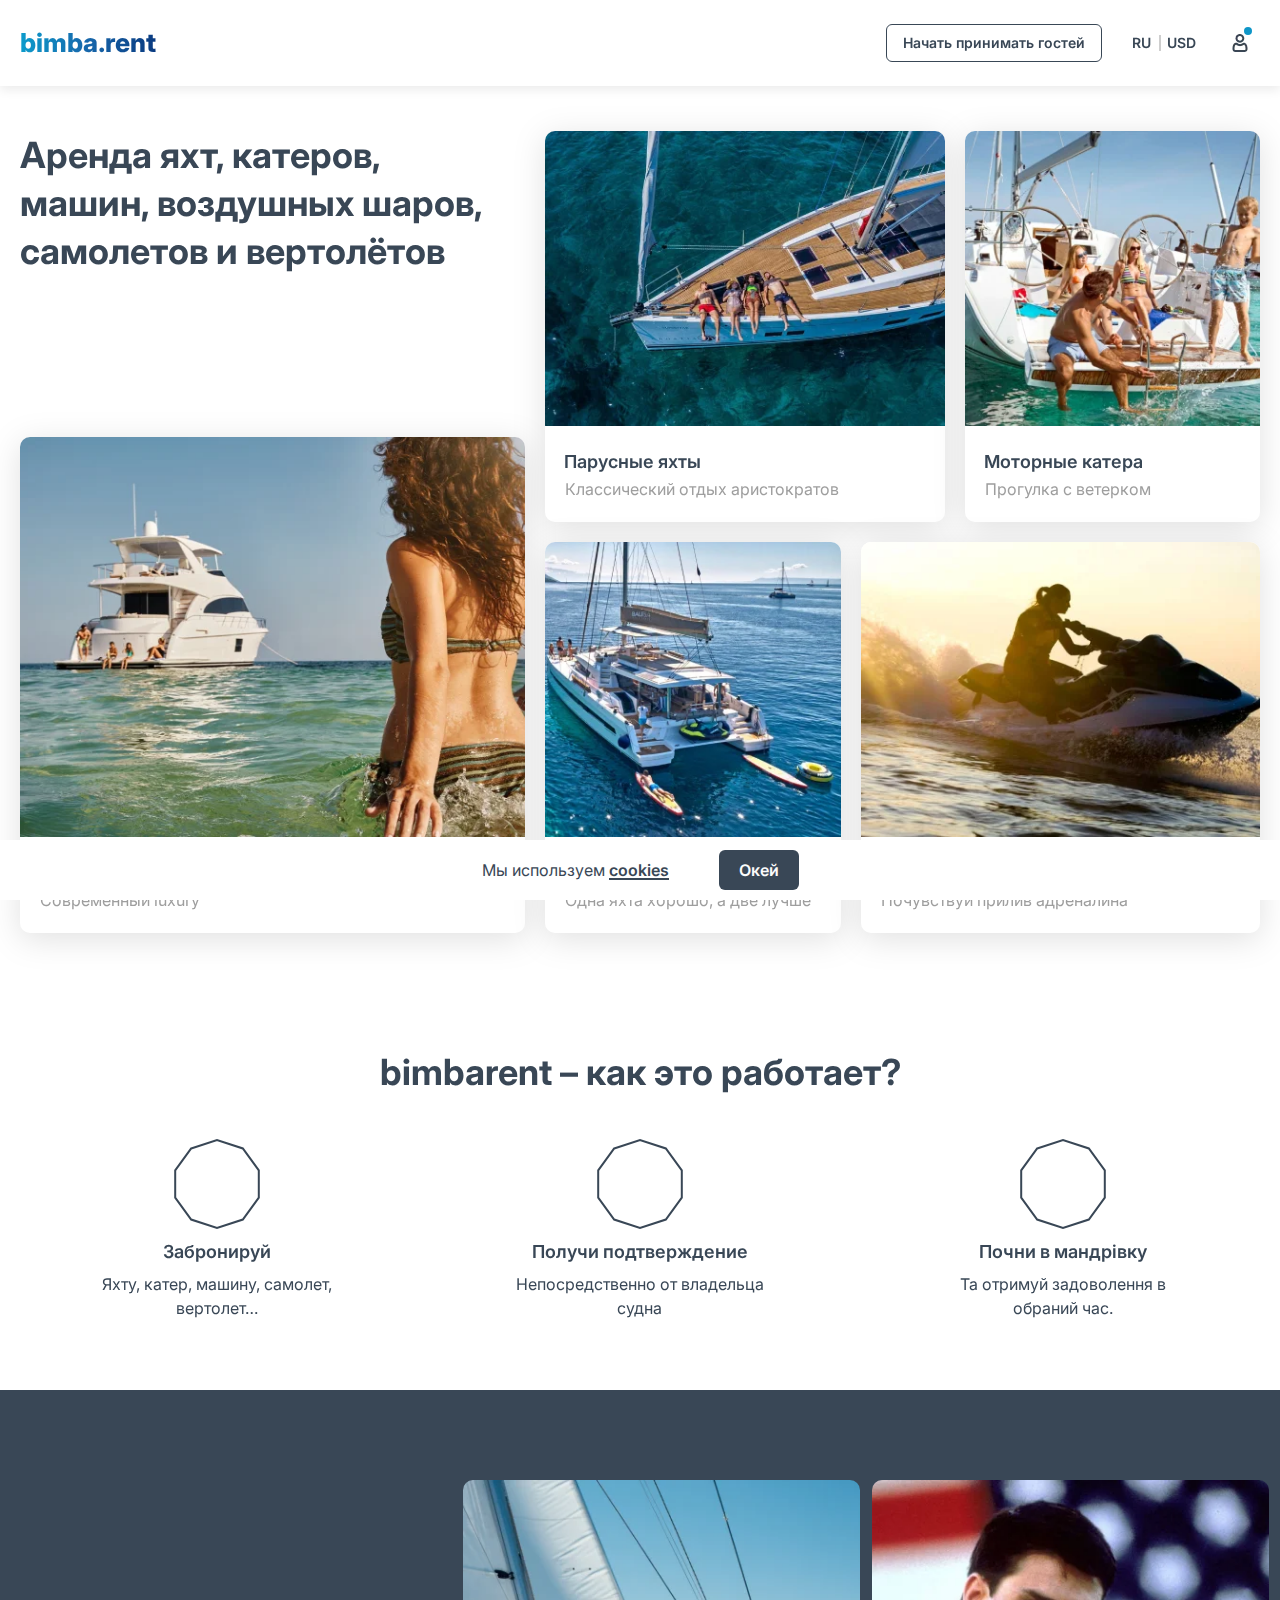
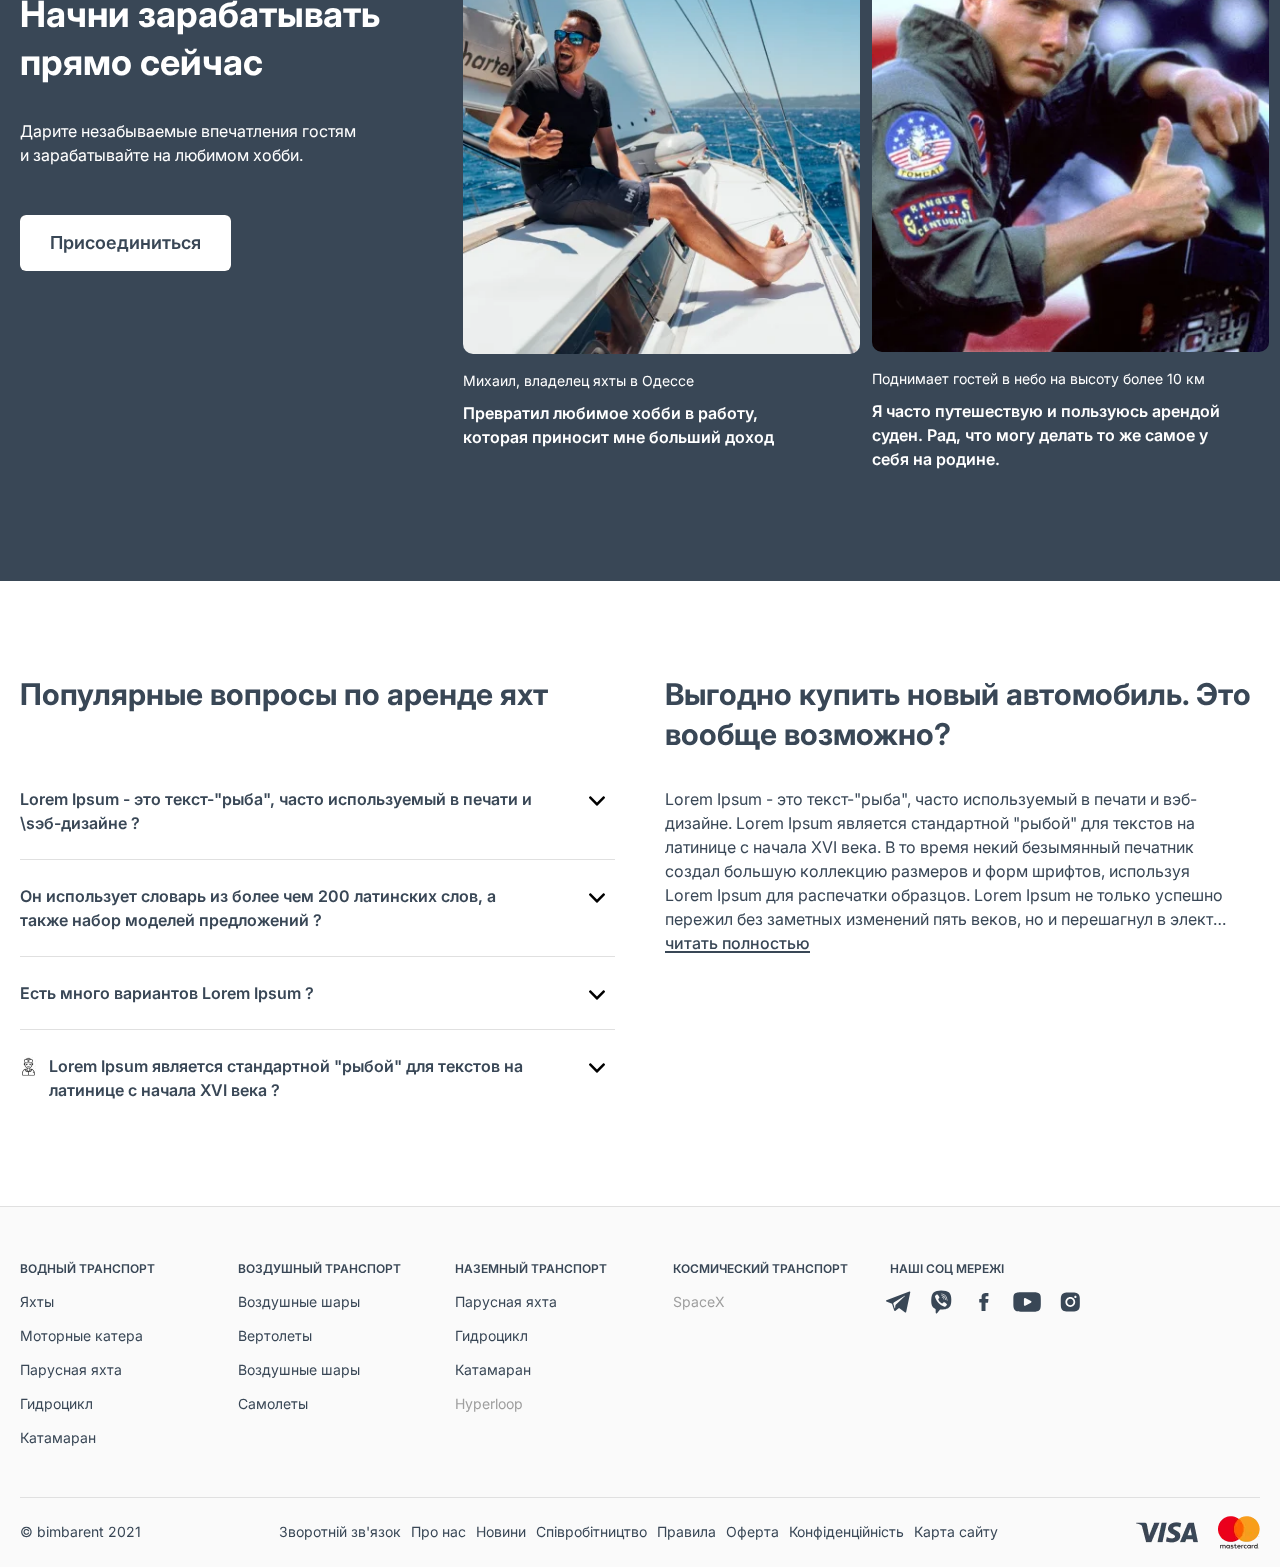
==== commit 6f74426e: "Add files via upload" ====
--- a/index.html
+++ b/index.html
@@ -17,33 +17,15 @@
     <!-- WRAPPER -->
     <div class="wrapper">
         <div class="content">
-<header class="header">
+<header class="header lock-padding">
     <div class="container">
         <div class="header__body">
-            <a href="#" class="header__logo">bimbarent</a>
+            <a href="#" class="header__logo">
+                <!-- <img src="img/svg/logo.svg" alt="logo"> -->
+                bimba.rent
+            </a>
             <div class="header__right">
-                <div class="header__wrapper-submenu">
-                    <a href="#" class="header__link">Начать принимать гостей</a>
-                    <div class="header__submenu">
-                        <ul class="header__submenu-list" data-value-list='2'>
-                            <li>
-                                <a href="#" class="header__submenu-link">Мои бронирования</a>
-                            </li>
-                            <li>
-                                <a href="#" class="header__submenu-link active">Мои желания</a>
-                            </li>
-                            <li>
-                                <a href="#" class="header__submenu-link">Кабинет владельца</a>
-                            </li>
-                            <li>
-                                <a href="#" class="header__submenu-link">Начать принимать гостей</a>
-                            </li>
-                            <li>
-                                <a href="#" class="header__submenu-link">Обратная связь</a>
-                            </li>
-                        </ul>
-                    </div>
-                </div>
+                <a href="#" class="header__link-other">Начать принимать гостей</a>
                 <div class="header__wrapper-submenu">
                     <a href="#" class="header__link header__link-abr">
                         <span class="header__value header__value-first" data-value='0'>
@@ -57,35 +39,70 @@
                             <span data-language="eur">EUR</span>
                         </span>
                     </a>
-                    <div class="header__submenu">
-                        <ul class="header__submenu-list" data-value-list='0'>
-                            <li>
-                                <a href="#" class="header__submenu-link" data-language-word="ua">Українська</a>
-                            </li>
-                            <li>
-                                <a href="#" class="header__submenu-link active" data-language-word="ru">Русский</a>
-                            </li>
-                            <li>
-                                <a href="#" class="header__submenu-link" data-language-word="en">English</a>
+                    <div class="header__submenu header__submenu-language">
+                        <div class="language-header only-mob">
+                            <h4>Язык и валюта</h4>
+                            <div class="popup-wrap-close language-wrap-close">
+                                <span class="popup__close header__link language-link"></span>
+                            </div>
+                        </div>
+                        <div class="language-row">
+                            <ul class="header__submenu-list" data-value-list='0'>
+                                <li>
+                                    <a href="#" class="header__submenu-link" data-language-word="ua">Українська</a>
+                                </li>
+                                <li>
+                                    <a href="#" class="header__submenu-link active" data-language-word="ru">Русский</a>
+                                </li>
+                                <li>
+                                    <a href="#" class="header__submenu-link" data-language-word="en">English</a>
+                                </li>
+                            </ul>
+                            <ul class="header__submenu-list" data-value-list='1'>
+                                <li>
+                                    <a href="#" class="header__submenu-link" data-language-word="uah"><span>UAH</span>Гривна</a>
+                                </li>
+                                <li>
+                                    <a href="#" class="header__submenu-link active" data-language-word="usd"><span>USD</span>Доллар</a>
+                                </li>
+                                <li>
+                                    <a href="#" class="header__submenu-link" data-language-word="eur"><span>EUR</span>Евро</a>
+                                </li>
+                            </ul>
+                        </div>
+                    </div>
+                </div>
+                <div class="header__wrapper-submenu">
+                    <!-- Add or remove class active for notification -->
+                    <a href="#" class="header__link header__link-type-2 active only-pc">
+                        <img src="img/icons/user1.webp" width="18" height="18" alt="user">
+                    </a>
+                    <div class="header__submenu header__submenu-kabinet">
+                        <ul class="header__submenu-list" data-value-list='2'>
+                            <li>
+                                <a href="#" class="header__submenu-link-2 header__outer-link">
+                                    <!-- Add or remove class active for notification -->
+                                    <span>Мои бронирования</span>
+                                </a>
+                            </li>
+                            <li class="border-bot">
+                                <a href="#" class="header__submenu-link-2 header__outer-link">
+                                    <!-- Add or remove class active for notification -->
+                                    <span class="active">Мои желания</span>
+                                </a>
+                            </li>
+                            <li>
+                                <a href="#" class="header__submenu-link-2">Принимать гостей</a>
+                            </li>
+                            <li>
+                                <a href="#" class="header__submenu-link-2">Кабинет владельца</a>
+                            </li>
+                            <li>
+                                <a href="#" class="header__submenu-link-2">Обратная связь</a>
                             </li>
                         </ul>
-                        <ul class="header__submenu-list" data-value-list='1'>
-                            <li>
-                                <a href="#" class="header__submenu-link active" data-language-word="uah"><span>UAH</span>Гривна</a>
-                            </li>
-                            <li>
-                                <a href="#" class="header__submenu-link" data-language-word="usd"><span>USD</span>Доллар</a>
-                            </li>
-                            <li>
-                                <a href="#" class="header__submenu-link" data-language-word="eur"><span>EUR</span>Евро</a>
-                            </li>
-                        </ul>
-                    </div>
-                </div>
-                <!-- Add or remove class active for notification -->
-                <a href="#" class="header__link header__link-type-2 active">
-                    <img src="img/icons/user1.webp" alt="">
-                </a>
+                    </div>
+                </div>
                 <div class="header__burger">
                     <span></span>
                 </div>
@@ -93,67 +110,91 @@
         </div>
     </div>
 </header>
+<div class="header-sub"></div>
             <!-- RENT -->
                 <section class="rent">
                     <div class="container">
                         <div class="rent__body">
                             <div class="rent__body-item rent__body-left">
                                 <div class="title-main">
-                                    <h1>Поиск предложений по аренде судов</h1>
-                                </div>
-                                <div class="rent-regtangle">
-                                    <a href="#">
-                                        <img src="img/main/1.webp" alt="">
+                                    <h1>Аренда яхт, катеров, машин, воздушных шаров, самолетов и вертолётов</h1>
+                                </div>
+                                <div class="rent-regtangle only-pc">
+                                    <a href="#" class="rent-img">
+                                        <img class="lazy" src="img/main/1.webp" alt="">
                                     </a>
                                     <div class="rent-regtangle__content">
-                                        <a href="#" class="rent__link">Яхты</a>
-                                        <p>Сопроводительный текст карточки</p>
+                                        <div class="btn-gradient-card">
+                                            <a href="#" class="rent__link">Яхты</a>
+                                        </div>
+                                        <p>Современный luxury</p>
                                     </div>
                                 </div>
                             </div>
                             <div class="rent__body-item rent__body-right">
                                 <div class="rent__body-wrapper">
-                                    <div class="rent__body-subitem  rent-regtangle__big">
+                                    <div class="rent__body-subitem only-mob">
                                         <div class="rent-regtangle">
-                                            <a href="#">
-                                                <img src="img/main/2.webp" alt="">
+                                            <a href="#" class="rent-img">
+                                                <img class="lazy" src="img/main/1.webp" alt="">
                                             </a>
                                             <div class="rent-regtangle__content">
-                                                <a href="#" class="rent__link">Парусные яхты</a>
+                                                <div class="btn-gradient-card">
+                                                    <a href="#" class="rent__link">Яхты</a>
+                                                </div>
                                                 <p>Сопроводительный текст карточки</p>
                                             </div>
                                         </div>
                                     </div>
+                                    <div class="rent__body-subitem  rent-regtangle__big">
+                                        <div class="rent-regtangle">
+                                            <a href="#" class="rent-img">
+                                                <img class="lazy" src="img/main/2.webp" alt="">
+                                            </a>
+                                            <div class="rent-regtangle__content">
+                                                <div class="btn-gradient-card">
+                                                    <a href="#" class="rent__link">Парусные яхты</a>
+                                                </div>
+                                                <p>Классический отдых аристократов</p>
+                                            </div>
+                                        </div>
+                                    </div>
                                     <div class="rent__body-subitem rent-regtangle__small">
                                         <div class="rent-regtangle">
-                                            <a href="#">
-                                                <img src="img/main/3.webp" alt="">
+                                            <a href="#" class="rent-img">
+                                                <img class="lazy" src="img/main/3.webp" alt="">
                                             </a>
                                             <div class="rent-regtangle__content">
-                                                <a href="#" class="rent__link">Моторные катера</a>
-                                                <p>Сопроводительный текст карточки</p>
+                                                <div class="btn-gradient-card">
+                                                    <a href="#" class="rent__link">Моторные катера</a>
+                                                </div>
+                                                <p>Прогулка с ветерком</p>
                                             </div>
                                         </div>
                                     </div>
                                     <div class="rent__body-subitem rent-regtangle__small">
                                         <div class="rent-regtangle">
-                                            <a href="#">
-                                                <img src="img/main/4.webp" alt="">
+                                            <a href="#" class="rent-img">
+                                                <img class="lazy" src="img/main/4.webp" alt="">
                                             </a>
                                             <div class="rent-regtangle__content">
-                                                <a href="#" class="rent__link">Катамараны</a>
-                                                <p>Сопроводительный текст карточки</p>
+                                                <div class="btn-gradient-card">
+                                                    <a href="#" class="rent__link">Катамараны</a>
+                                                </div>
+                                                <p>Одна яхта хорошо, а две лучше</p>
                                             </div>
                                         </div>
                                     </div>
                                     <div class="rent__body-subitem  rent-regtangle__big">
                                         <div class="rent-regtangle">
-                                            <a href="#">
-                                                <img src="img/main/5.webp" alt="">
+                                            <a href="#" class="rent-img">
+                                                <img class="lazy" src="img/main/5.webp" alt="">
                                             </a>
                                             <div class="rent-regtangle__content">
-                                                <a href="#" class="rent__link">Гидроциклы</a>
-                                                <p>Сопроводительный текст карточки</p>
+                                                <div class="btn-gradient-card">
+                                                    <a href="#" class="rent__link">Гидроциклы</a>
+                                                </div>
+                                                <p>Почувствуй прилив адреналина</p>
                                             </div>
                                         </div>
                                     </div>
@@ -168,37 +209,36 @@
             <section class="advantages">
                 <div class="container">
                     <div class="advantages__body">
-                        <div class="title-type-1 title-type-1-bottom-2">
-                            <h2>Приемущества bimbarent - лучший гид по отдыху текст</h2>
+                        <div class="title-type-1 title-type-1-bottom-2 title-center">
+                            <h2>bimbarent – как это работает?</h2>
                         </div>
                         <div class="advantages__contain">
                             <div class="advantages__contain-item">
                                 <svg class="icon icon-polyhedron">
                                     <use xlink:href="img/svg/sprite.svg#polyhedron"></use>
                                 </svg>
-                                <h3>Страховка</h3>
-                                <p>Каждое судно, размещённое на сайте bimbarent застраховано</p>
+                                <div class="advantages__wrapper">
+                                    <h3>Забронируй</h3>
+                                    <p>Яхту, катер, машину, самолет, вертолет…</p>
+                                </div>
                             </div>
                             <div class="advantages__contain-item">
                                 <svg class="icon icon-polyhedron">
                                     <use xlink:href="img/svg/sprite.svg#polyhedron"></use>
                                 </svg>
-                                <h3>Никаких скрытых хлопот</h3>
-                                <p>Никаких скрытых коммисий и навязаных услуг</p>
+                                <div class="advantages__wrapper">
+                                    <h3>Получи подтверждение</h3>
+                                    <p>Непосредственно от владельца судна</p>
+                                </div>
                             </div>
                             <div class="advantages__contain-item">
                                 <svg class="icon icon-polyhedron">
                                     <use xlink:href="img/svg/sprite.svg#polyhedron"></use>
                                 </svg>
-                                <h3>Индивидуальные маршруты</h3>
-                                <p>Подберем именно то, что Вам нужно! Наши фильтры готовы для любой задачи!</p>
-                            </div>
-                            <div class="advantages__contain-item">
-                                <svg class="icon icon-polyhedron">
-                                    <use xlink:href="img/svg/sprite.svg#polyhedron"></use>
-                                </svg>
-                                <h3>Более 30-ти критериев отбора</h3>
-                                <p>У нас самый большой каталог суден в Украине</p>
+                                <div class="advantages__wrapper">
+                                    <h3>Почни в мандрівку</h3>
+                                    <p>Та отримуй задоволення в обраний час. </p>
+                                </div>
                             </div>
                         </div>
                     </div>
@@ -207,34 +247,51 @@
             <!-- /ADVANTAGES -->
 
             <!-- INCOME -->
-            <section class="income">
+            <section class="income" id="show-obj">
                 <div class="container">
                     <div class="income__body-wrapper">
                         <div class="income__body">
-                            <div class="income__body-item">
+                            <div class="income__body-info">
                                 <div class="title-type-1 title-type-1-bottom">
-                                    <h2>Узнайте, сколько можно зарабывать, сдавая транспорт
-                                        на bimbarent</h2>
+                                    <h2>Начни зарабатывать прямо сейчас</h2>
                                 </div>
                                 <p>Дарите незабываемые впечатления гостям и зарабатывайте на любимом хобби.</p>
                                 <div class="btn-wrapper btn-pad-top">
-                                    <a href="#" class="btn-type-1">Присоединиться</a>
-                                </div>
-                            </div>
-                            <div class="income__body-item income-paragraph">
-                                <a href="#" class="income__body-img">
-                                    <img src="img/man1.webp" alt="Арендодатель1">
-                                </a>
-                                <a href="#" class="income__link">Михаил</a>
-                                <p>Сдает яхту в Одессе</p>
-                            </div>
-                            <div class="income__body-item income-paragraph">
-                                <a href="#" class="income__body-img">
-                                    <img src="img/man2.webp" alt="Арендодатель2">
-                                </a>
-                                <a href="#" class="income__link">Владимир</a>
-                                <p>Поднимает гостей в небо на высоту более 10 км</p>
-                            </div>
+                                    <div class="btn-gradient">
+                                        <a href="#" class="btn-type-1">Присоединиться</a>
+                                    </div>
+                                </div>
+                            </div>
+                                <div class="income__body-content income-js">
+                                    <div class="income__body-item income-paragraph">
+                                        <a href="#" class="income__body-img">
+                                            <img class="lazy" src="img/man1.webp" alt="Арендодатель1">
+                                        </a>
+                                        <p>Михаил, владелец яхты в Одессе</p>
+                                        <p class="income-description">Превратил любимое хобби в работу, которая приносит мне больший доход</p>
+                                    </div>
+                                    <div class="income__body-item income-paragraph">
+                                        <a href="#" class="income__body-img">
+                                            <img class="lazy" src="img/man2.webp" alt="Арендодатель2">
+                                        </a>
+                                        <p>Поднимает гостей в небо на высоту более 10 км</p>
+                                        <p class="income-description">Я часто путешествую и пользуюсь арендой суден. Рад, что могу делать то же самое у себя на родине.</p>
+                                    </div>
+                                    <div class="income__body-item income-paragraph">
+                                        <a href="#" class="income__body-img">
+                                            <img class="lazy" src="img/man1.webp" alt="Арендодатель1">
+                                        </a>
+                                        <p>Михаил, владелец яхты в Одессе</p>
+                                        <p class="income-description">Превратил любимое хобби в работу, которая приносит мне больший доход</p>
+                                    </div>
+                                    <div class="income__body-item income-paragraph">
+                                        <a href="#" class="income__body-img">
+                                            <img class="lazy" src="img/man2.webp" alt="Арендодатель2">
+                                        </a>
+                                        <p>Поднимает гостей в небо на высоту более 10 км</p>
+                                        <p class="income-description">Я часто путешествую и пользуюсь арендой суден. Рад, что могу делать то же самое у себя на родине.</p>
+                                    </div>
+                                </div>
                         </div>
                     </div>
                 </div>
@@ -285,8 +342,8 @@
                                                 <p>Lorem Ipsum - это текст-"рыба", часто используемый в печати и вэб-дизайне. Lorem Ipsum является стандартной "рыбой" для <a href="#" class="inner-link">текстов на латинице</a> с начала XVI века.</p>
                                             </div>
                                         </li>
-                                        <li>
-                                            <a href="#" class="faq__body-link">Lorem Ipsum является стандартной "рыбой" для текстов на латинице с начала XVI века ?
+                                        <li class="faq-li">
+                                            <a href="#" class="faq__body-link"><img src="img/icons/icon.webp" alt="icon"> Lorem Ipsum является стандартной "рыбой" для текстов на латинице с начала XVI века ?
                                                 <span class="js-select-main">
                                                     <svg class="icon-arrow">
                                                         <use xlink:href="img/svg/sprite.svg#arrow"></use>
@@ -306,6 +363,7 @@
                                 <div class="wrapper-link-show">
                                     <a href="#" class="link-show-text">читать полностью</a>
                                 </div>
+                            </div>
                         </div>
                     </div>
                 </div>
@@ -318,7 +376,7 @@
                     <div class="category__body">
                         <ul class="category__list">
                             <li>
-                                <a href="#" class="category__link category__link-title">Водный транспорт</a>
+                                <span class="category__link-title">Водный транспорт</span>
                             </li>
                             <li>
                                 <a href="#" class="category__link">Яхты</a>
@@ -338,7 +396,7 @@
                         </ul>
                         <ul class="category__list">
                             <li>
-                                <a href="#" class="category__link category__link-title">Воздушный транспорт</a>
+                                <span class="category__link-title">Воздушный транспорт</span>
                             </li>
                             <li>
                                 <a href="#" class="category__link">Воздушные шары</a>
@@ -355,7 +413,7 @@
                         </ul>
                         <ul class="category__list">
                             <li>
-                                <a href="#" class="category__link category__link-title">Наземный транспорт</a>
+                                <span class="category__link-title">Наземный транспорт</span>
                             </li>
                             <li>
                                 <a href="#" class="category__link">Парусная яхта</a>
@@ -372,26 +430,66 @@
                         </ul>
                         <ul class="category__list">
                             <li>
-                                <a href="#" class="category__link category__link-title">Космический транспорт</a>
+                                <span class="category__link-title">Космический транспорт</span>
                             </li>
                             <li>
                                 <a href="#" class="category__link category__link-absent">SpaceX</a>
+                            </li>
+                        </ul>
+                        <ul class="category__list category__social">
+                            <li>
+                                <span class="category__link-title">НАШІ  СОЦ МЕРЕЖІ </span>
+                            </li>
+                            <li>
+                                <div class="footer__social">
+                                    <div class="footer__social-item">
+                                        <a href="#">
+                                            <svg class="icon icon-telegram">
+                                                <use xlink:href="img/svg/sprite.svg#telegram"></use>
+                                            </svg>
+                                        </a>
+                                    </div>
+                                    <div class="footer__social-item">
+                                        <a href="#">
+                                            <svg class="icon icon-viber">
+                                                <use xlink:href="img/svg/sprite.svg#viber"></use>
+                                            </svg>
+                                        </a>
+                                    </div>
+                                    <div class="footer__social-item">
+                                        <a href="#">
+                                            <svg class="icon icon-facebook">
+                                                <use xlink:href="img/svg/sprite.svg#facebook"></use>
+                                            </svg>
+                                        </a>
+                                    </div>
+                                    <div class="footer__social-item">
+                                        <a href="#">
+                                            <svg class="icon icon-youtube">
+                                                <use xlink:href="img/svg/sprite.svg#youtube"></use>
+                                            </svg>
+                                        </a>
+                                    </div>
+                                    <div class="footer__social-item">
+                                        <a href="#">
+                                            <svg class="icon icon-instagram">
+                                                <use xlink:href="img/svg/sprite.svg#instagram"></use>
+                                            </svg>
+                                        </a>
+                                    </div>
+                                </div>
                             </li>
                         </ul>
                     </div>
                 </div>
             </section>
             <!-- /CATEGORY -->
-
-            <section class="test none">
-                <a href="popup-0" class="js-btn-popup">Click me</a>
-            </section>
         </div>
 
 <footer class="footer">
     <div class="container">
         <div class="footer__body">
-            <p>© 2021 bimbarent. Все права защищены</p>
+            <p class="footer-copy footer-copy-pc">© bimbarent 2021 </p>
             <ul class="footer__list">
                 <li>
                     <a href="#">Зворотній зв'язок</a>
@@ -400,10 +498,16 @@
                     <a href="#">Про нас</a>
                 </li>
                 <li>
+                    <a href="#">Новини</a>
+                </li>
+                <li>
                     <a href="#">Співробітництво</a>
                 </li>
                 <li>
                     <a href="#">Правила</a>
+                </li>
+                <li>
+                    <a href="#">Оферта</a>
                 </li>
                 <li>
                     <a href="#">Конфіденційність</a>
@@ -412,56 +516,507 @@
                     <a href="#">Карта сайту</a>
                 </li>
             </ul>
-            <div class="footer__social">
-                <div class="footer__social-item">
-                    <a href="#">
-                        <svg class="icon icon-telegram">
-                            <use xlink:href="img/svg/sprite.svg#telegram"></use>
-                        </svg>
+            <div class="footer-wrapper-mob">
+                <p class="footer-copy footer-copy-mob">© bimbarent 2021 </p>
+                <div class="footer-pay">
+                    <a href="#" class="footer-pay__item">
+                        <img src="img/icons/visa.webp" width="62" height="21" alt="visa">
                     </a>
-                </div>
-                <div class="footer__social-item">
-                    <a href="#">
-                        <svg class="icon icon-viber">
-                            <use xlink:href="img/svg/sprite.svg#viber"></use>
-                        </svg>
-                    </a>
-                </div>
-                <div class="footer__social-item">
-                    <a href="#">
-                        <svg class="icon icon-facebook">
-                            <use xlink:href="img/svg/sprite.svg#facebook"></use>
-                        </svg>
-                    </a>
-                </div>
-                <div class="footer__social-item">
-                    <a href="#">
-                        <svg class="icon icon-youtube">
-                            <use xlink:href="img/svg/sprite.svg#youtube"></use>
-                        </svg>
-                    </a>
-                </div>
-                <div class="footer__social-item">
-                    <a href="#">
-                        <svg class="icon icon-instagram">
-                            <use xlink:href="img/svg/sprite.svg#instagram"></use>
-                        </svg>
+                    <a href="#" class="footer-pay__item">
+                        <img src="img/icons/mastercard.webp" width="42" height="33" alt="mastercard">
                     </a>
                 </div>
             </div>
         </div>
     </div>
 </footer>
+
+
+        <!-- COOKIE -->
+        <div class="cookie" id="cookie">
+            <div class="container">
+                <div class="cookie__body">
+                    <p>Мы используем <a href="#" class="cookie__link">cookies</a></p>
+                    <button class="cookie-btn">Oкей</button>
+                </div>
+            </div>
+        </div>
+        <!-- COOKIE -->
+
+        <!-- MESSAGE -->
+        <div class="message">
+            <a href="#" class="message__body">
+                <svg class="icon icon-message">
+                    <use xlink:href="img/svg/sprite.svg#message-main"></use>
+                </svg>
+            </a>
+        </div>
+        <!-- /MESSAGE -->
+
+        <!--MOB-FIXED-->
+        <div class="mob-fixed only-mob">
+            <div class="mob-fixed__item">
+                <a href="#" class="header__logo">b</a>
+            </div>
+            <div class="mob-fixed__item">
+                <a href="#">
+                    <svg class="icon icon-hearth-4">
+                        <use xlink:href="img/svg/sprite.svg#hearth-3"></use>
+                    </svg>
+                </a>
+            </div>
+            <div class="mob-fixed__item header__wrapper-submenu">
+                <a href="#" class="header__link header__link-type-2 user-link active">
+                    <div class="user-link-img"></div>
+                </a>
+                <div class="fixed-header-top">
+                   <span>bimba.rent</span> 
+                </div>
+                <div class="header__submenu header__submenu-kabinet">
+                    
+                    <ul class="header__submenu-list" data-value-list="2">
+                        <li>
+                            <a href="#" class="header__submenu-link-2 header__outer-link">
+                                <svg class="icon icon-hearth-3">
+                                    <use xlink:href="img/svg/sprite.svg#hearth-3"></use>
+                                </svg>
+                                <!-- Add or remove class active for notification -->
+                                <span>Мои бронирования</span>
+                            </a>
+                        </li>
+                        <li class="border-bot">
+                            <a href="#" class="header__submenu-link-2 header__outer-link">
+                                <svg class="icon icon-hearth-3">
+                                    <use xlink:href="img/svg/sprite.svg#hearth-3"></use>
+                                </svg>
+                                <!-- Add or remove class active for notification -->
+                                <span class="active">Мои желания</span>
+                            </a>
+                        </li>
+                        <li>
+                            <a href="#" class="header__submenu-link-2">
+                                <svg class="icon icon-hearth-3">
+                                    <use xlink:href="img/svg/sprite.svg#hearth-3"></use>
+                                </svg>
+                                <span>Принимать гостей</span>
+                            </a>
+                        </li>
+                        <li>
+                            <a href="#" class="header__submenu-link-2">
+                                <svg class="icon icon-hearth-3">
+                                    <use xlink:href="img/svg/sprite.svg#hearth-3"></use>
+                                </svg>
+                                <span>Кабинет владельца</span> 
+                            </a>
+                        </li>
+                        <li>
+                            <a href="#" class="header__submenu-link-2">
+                                <svg class="icon icon-hearth-3">
+                                    <use xlink:href="img/svg/sprite.svg#hearth-3"></use>
+                                </svg>
+                                <span>Обратная связь</span> 
+                            </a>
+                        </li>
+                    </ul>
+                    <div class="footer__social mob-fixed__social">
+                        <div class="footer__social-item">
+                            <a href="#">
+                                <svg class="icon icon-telegram">
+                                    <use xlink:href="img/svg/sprite.svg#telegram"></use>
+                                </svg>
+                            </a>
+                        </div>
+                        <div class="footer__social-item">
+                            <a href="#">
+                                <svg class="icon icon-viber">
+                                    <use xlink:href="img/svg/sprite.svg#viber"></use>
+                                </svg>
+                            </a>
+                        </div>
+                        <div class="footer__social-item">
+                            <a href="#">
+                                <svg class="icon icon-facebook">
+                                    <use xlink:href="img/svg/sprite.svg#facebook"></use>
+                                </svg>
+                            </a>
+                        </div>
+                        <div class="footer__social-item">
+                            <a href="#">
+                                <svg class="icon icon-youtube">
+                                    <use xlink:href="img/svg/sprite.svg#youtube"></use>
+                                </svg>
+                            </a>
+                        </div>
+                        <div class="footer__social-item">
+                            <a href="#">
+                                <svg class="icon icon-instagram">
+                                    <use xlink:href="img/svg/sprite.svg#instagram"></use>
+                                </svg>
+                            </a>
+                        </div>
+                    </div>
+                </div>
+            </div>
+        </div>
+        <!--/MOB-FIXED-->
     </div>
     <!-- /WRAPPER -->
 
- <!-- попап -->
+ <!-- POPUP -->
+
+    <!-- message: Другие фильтры -->
     <div class="popup js-popup" data-id-popup="popup-0">
         <div class="popup__opas"></div>
         <div class="popup__wrapp js-popup__wrapp">
-            <span class="popup__close js-popup__close"></span>
+            <div class="popup__header">
+                <div class="popup-wrap-close">
+                    <span class="popup__close js-popup__close"></span>
+                </div>
+                <h2>Другие фильтры</h2>
+            </div>
             <div class="popup-container">
-                <h2 class="popup-title">Попап</h2>
+                
+                <form action="#" class="filter popup__filter">
+                    <h3>Аренда</h3>
+                    <div class="filter__radio-wrapper">
+                        <label class="filter__item">
+                            <span class="col">
+                                <span class="filter__h4">Почасовая</span>
+                                <span class="filter__p">Сопроводительный текст</span>
+                            </span>
+                            <input type="radio" name="arenda" class="radio">
+                            <span class="radio-fake"></span>
+                        </label>
+
+                        <label class="filter__item">
+                            <span class="col">
+                                <span class="filter__h4">Посуточная</span>
+                                <span class="filter__p">Сопроводительный текст</span>
+                            </span>
+                            <input type="radio" name="arenda" class="radio">
+                            <span class="radio-fake"></span>
+                        </label>
+
+                        <label class="filter__item">
+                            <span class="col">
+                                <span class="filter__h4">Без выхода из марины</span>
+                                <span class="filter__p">Позавтракать в яхт-клубе, встретить салют, романтическое свидание</span>
+                            </span>
+                            <input type="radio" name="arenda" class="radio">
+                            <span class="radio-fake"></span>
+                        </label>
+                    </div>
+                    <div class="filter__price">
+                        <h3>Ценовой диапазон</h3>
+                        <div class="skin-value">
+                            <div class="skin-value__min">от <span>300$</span></div>
+                            <div class="skin-value__max">до <span>2000$</span></div>
+                        </div>
+                        <div class="wrapper-my-skin">
+                            <input type="text" class="js-range-slider options__input" />
+                        </div>
+                    </div>
+                    <div class="filter__sort">
+                        <div>
+                            <h4>Сортировка карточек</h4>
+                            <p>Сначала дешевле</p>
+                        </div>
+                        <input type="checkbox" class="check-click">
+                    </div>
+                    <div class="filter__guest">
+                        <h3>Гостей</h3>
+                        <div class="filter__guest-content">
+                            <div>
+                                <h4>Взрослые</h4>
+                                <p>Возраст: от 13 лет</p>
+                            </div>
+                            <div class="wrapper-input-number">
+                                <input type="number" class="input-number" value="100" min="0" max="100">
+                                <div class="wrapper-arrows">
+                                    <button class="quantity-arrow-plus arrows stop" tabindex="0">
+                                        <span class="arrows__plus"></span>
+                                    </button>
+                                    <button class="quantity-arrow-minus arrows" tabindex="0">
+                                        <span class="arrows__minus"></span>
+                                    </button>
+                                </div>
+                            </div>
+                        </div>
+                        <div class="filter__guest-content">
+                            <div>
+                                <h4>Дети</h4>
+                                <p>Возраст: 2-12 лет</p>
+                            </div>
+                            <div class="wrapper-input-number">
+                                <input type="number" class="input-number" value="88" min="0" max="100">
+                                <div class="wrapper-arrows">
+                                    <button class="quantity-arrow-plus arrows" tabindex="0">
+                                        <span class="arrows__plus"></span>
+                                    </button>
+                                    <button class="quantity-arrow-minus arrows" tabindex="0">
+                                        <span class="arrows__minus"></span>
+                                    </button>
+                                </div>
+                            </div>
+                        </div>
+                        <div class="filter__guest-content">
+                            <div>
+                                <h4>Младенцы</h4>
+                                <p>Возраст: до 2 лет</p>
+                            </div>
+                            <div class="wrapper-input-number">
+                                <input type="number" class="input-number" value="0" min="0" max="100">
+                                <div class="wrapper-arrows">
+                                    <button class="quantity-arrow-plus arrows" tabindex="0">
+                                        <span class="arrows__plus"></span>
+                                    </button>
+                                    <button class="quantity-arrow-minus arrows stop" tabindex="0">
+                                        <span class="arrows__minus"></span>
+                                    </button>
+                                </div>
+                            </div>
+                        </div>
+                    </div>
+                    <div class="filter__comfort">
+                        <h3>Удобства на борту</h3>
+                        <div class="filter__comfort-body">
+                            <div class="filter__comfort-item">
+                                <label class="check-text">
+                                    <input class="check-box" type="checkbox">
+                                    <span class="check-style"></span>
+                                    Один
+                                </label>
+                            </div>
+                            <div class="filter__comfort-item">
+                                <label class="check-text">
+                                    <input class="check-box" type="checkbox">
+                                    <span class="check-style"></span>
+                                    Два
+                                </label>
+                            </div>
+                            <div class="filter__comfort-item">
+                                <label class="check-text">
+                                    <input class="check-box" type="checkbox">
+                                    <span class="check-style"></span>
+                                    Три
+                                </label>
+                            </div>
+                            <div class="filter__comfort-item">
+                                <label class="check-text">
+                                    <input class="check-box" type="checkbox">
+                                    <span class="check-style"></span>
+                                    Четыре
+                                </label>
+                            </div>
+                        </div>
+                    </div>
+                    <div class="filter__length">
+                        <h3>Длина судна</h3>
+                        <div class="filter__length-body">
+                            <div class="skin-value">
+                                <div class="skin-value__min">от <span>2</span> метров</div>
+                                <div class="skin-value__max">до <span>36</span> метров</div>
+                            </div>
+                            <div class="wrapper-my-skin">
+                                <input type="text" class="js-range-slider-2 options__input" />
+                            </div>
+                        </div>
+                    </div>
+                    <div class="select-wrapper-2 popup__footer">
+                        <button class="btn-date clear" type="reset">Очистить</button>
+                        <button class="btn-date show">Показать <span>15</span> вариантов</button>
+                    </div>
+                </form>
+            </div>
+        </div>
+    </div>
+
+    <!-- message: Оборудование -->
+    <div class="popup js-popup" data-id-popup="popup-1">
+        <div class="popup__opas"></div>
+        <div class="popup__wrapp js-popup__wrapp">
+            <div class="popup__header">
+                <div class="popup-wrap-close">
+                    <span class="popup__close js-popup__close"></span>
+                </div>
+                <h2>Оборудование</h2>
+            </div>
+            <div class="popup-container ads-popup">
+                <h4>Оборудование на борту</h4>
+                <ul class="ads-popup__list">
+                    <li>Душ на палубе</li>
+                    <li>Обеденный стол</li>
+                    <li>Стереосистема</li>
+                    <li>Тиковая палуба</li>
+                    <li>Терасса в носовой части судна</li>
+                    <li>Терраса в кормовой части судна</li>
+                    <li>Кормовая Купальная Платформа</li>
+                    <li>Лестница для купания</li>
+                </ul>
+                <h4>Комфорт</h4>
+                <ul class="ads-popup__list">
+                    <li>Горячая вода</li>
+                    <li>Опреснитель</li>
+                    <li>Кондиционер</li>
+                    <li>Отопительная система</li>
+                    <li>Стиральная машина</li>
+                    <li>Электрический санузел</li>
+                    <li>Телевизор</li>
+                    <li>Навигационное оборудование</li>
+                    <li>Шлюпка</li>
+                    <li>Подвесной двигатель</li>
+                </ul>
+            </div>
+        </div>
+    </div>
+
+    <!-- message: Редактирование -->
+    <div class="popup js-popup" data-id-popup="popup-2">
+        <div class="popup__opas"></div>
+        <div class="popup__wrapp personal-wrapp js-popup__wrapp">
+            <div class="popup__header">
+                <div class="popup-wrap-close personal-close">
+                    <span class="popup__close js-popup__close">
+                        <span class="select__icon personal-icon-2">
+                            <svg class="icon-arrow icon-arrow-select">
+                                <use xlink:href="img/svg/sprite.svg#arrow"></use>
+                            </svg>
+                        </span>
+                        <span class="personal-close__h4">Редактирование</span>
+                    </span>
+                </div>
+                
+            </div>
+            <div class="popup-container personal-popup">
+                <div class="personal-valid">Подтвердите номер, чтобы сотрудники bimbarent или владельцы суден смогли связаться с вами для решения вопросов по бронированиям.</div>
+                <form action="#">
+                    <input type="tel" class="personal-input" onkeyup="this.value = this.value.replace(/[^\d+]/g,'');" id="js-telephone-input" maxlength="14" value="+3805056986565" placeholder="+3805056986565">
+                    <div class="personal-code">Получить код в чат-боте:</div>
+                    <div class="personal-radio-wrapper">
+                        <label class="personal-radio__item">
+                            <span>Viber</span>
+                            <input type="radio" name="messe" class="radio">
+                            <span class="radio-fake"></span>
+                        </label>
+
+                        <label class="personal-radio__item">
+                            <span>Telegram</span>
+                            <input type="radio" name="messe" class="radio">
+                            <span class="radio-fake"></span>
+                        </label>
+
+                    </div>
+                    <button class="btn-ads btn-type-3">Продолжить</button>
+                    <input type="text" class="personal-code-input" placeholder="5689">
+                    <button class="btn-type-2 w100 js-btn-telephone">Подтвердить</button>
+                </form>
+            </div>
+        </div>
+    </div>
+
+    <!-- message: Отменить бронирование? -->
+    <div class="popup js-popup" data-id-popup="popup-3">
+        <div class="popup__opas"></div>
+        <div class="popup__wrapp personal-wrapp booking-popup-title js-popup__wrapp">
+            <div class="popup__header popup__header-close">
+                <div class="popup-wrap-close">
+                    <span class="popup__close js-popup__close"></span>
+                </div>
+                
+            </div>
+            <div class="popup-container personal-popup popup-cancel">
+                <h4>Отменить бронирование?</h4>
+                <div class="booking-popup">Отмена бронирования является окончательной. Восстановить обратно невозможно.</div>
+                <form action="#">
+                    <button class="btn-type-2 w100">Отменить бронирование</button>
+                </form>
+            </div>
+        </div>
+    </div>
+
+    <!-- message: Бронирование отменено -->
+    <div class="popup js-popup" data-id-popup="popup-4">
+        <div class="popup__opas"></div>
+        <div class="popup__wrapp personal-wrapp booking-popup-title js-popup__wrapp">
+            <div class="popup__header popup__header-close">
+                <div class="popup-wrap-close dn">
+                    <span class="popup__close js-popup__close"></span>
+                </div>
+                
+            </div>
+            <div class="popup-container personal-popup popup-cancel">
+                <h4>Бронирование отменено</h4>
+                <div class="booking-popup">Возврат средств на Вашу карту будет осуществен в течение 7-60 дней.</div>
+                <button class="btn-type-2 w100 js-popup__close">Хорошо</button>
+            </div>
+        </div>
+    </div>
+
+    <!--message: Нам очень жаль, что вы столкнулись со сложностями! -->
+    <div class="popup js-popup" data-id-popup="popup-5">
+        <div class="popup__opas"></div>
+        <div class="popup__wrapp booking-wrapp booking-popup-title js-popup__wrapp">
+            <div class="popup__header">
+                <div class="popup-wrap-close">
+                    <span class="popup__close js-popup__close"></span>
+                </div>
+                
+            </div>
+            <div class="popup-container personal-popup">
+                <h4>Нам очень жаль, что вы столкнулись со сложностями!</h4>
+                <div class="booking-popup">Мы всегда готовы вам помочь и сделать ваш отдых комфортнее. Попробуйте связаться с владельцем и перенести аренды еще раз на удобнее вам время.</div>
+            </div>
+        </div>
+    </div>
+
+
+    <!-- message: Укажите причину отмены -->
+    <div class="popup js-popup" data-id-popup="popup-6">
+        <div class="popup__opas"></div>
+        <div class="popup__wrapp personal-wrapp booking-popup-title js-popup__wrapp">
+            <div class="popup__header popup__header-close">
+                <div class="popup-wrap-close">
+                    <span class="popup__close js-popup__close"></span>
+                </div>
+                
+            </div>
+            <div class="popup-container personal-popup popup-cancel popup-cancel-1">
+                <h4>Укажите причину отмены</h4>
+                <form action="#">
+                    <div class="filter__radio-wrapper popup-filter">
+                        <label class="filter__item">
+                            <span class="col">
+                                <span class="filter__h4">Запрашиваемые даты недоступны</span>
+                            </span>
+                            <input type="radio" name="arenda" class="radio">
+                            <span class="radio-fake"></span>
+                        </label>
+
+                        <label class="filter__item">
+                            <span class="col">
+                                <span class="filter__h4">Поломка (ремонт 1-2 дня)</span>
+                            </span>
+                            <input type="radio" name="arenda" class="radio">
+                            <span class="radio-fake"></span>
+                        </label>
+
+                        <label class="filter__item">
+                            <span class="col">
+                                <span class="filter__h4">Повреждение <br> (ремонт займет время)</span>
+                            </span>
+                            <input type="radio" name="arenda" class="radio">
+                            <span class="radio-fake"></span>
+                        </label>
+                        <label class="filter__item">
+                            <span class="col">
+                                <span class="filter__h4">Аренда невозможна из-за погодных условий</span>
+                            </span>
+                            <input type="radio" name="arenda" class="radio">
+                            <span class="radio-fake"></span>
+                        </label>
+                    </div>
+                    <button class="btn-type-2 w100">Подтвердить</button>
+                </form>
             </div>
         </div>
     </div>
@@ -476,7 +1031,16 @@
     
     <!-- Подключеине скриптов -->
     <script src="libs/jquery/jquery.min.js"></script>
+    <!-- <script type="text/javascript" src="https://cdn.jsdelivr.net/momentjs/latest/moment.min.js"></script>
+    <script type="text/javascript" src="https://cdn.jsdelivr.net/npm/daterangepicker/daterangepicker.min.js"></script> -->
+    <script src="libs/moment.min.js"></script>
+    <script src="libs/daterangepicker.js"></script>
+    <script src="libs/moment-with-locales.min.js"></script>
+    <script src="libs/slick.min.js"></script>
+    <script src="libs/ion/ion.rangeSlider.min.js"></script>
     <script src="js/main.js"></script>
+
+    
 </body>
 
 </html>--- a/css/style.css
+++ b/css/style.css
@@ -36,7 +36,7 @@
   height: 100%;
   padding: 0;
   margin: 0;
-  min-width: 360px;
+  min-width: 320px;
   width: 100%;
   background: #fff;
   color: #394756;
@@ -92,7 +92,7 @@
 /* / обнуление общих параметров */
 body {
   line-height: 1.25;
-  font-size: 14px;
+  font-size: 16px;
   font-family: "Inter", sans-serif;
   position: relative;
   width: 100%;
@@ -231,9 +231,56 @@
 
 /* === HEADER === */
 .header {
+  position: fixed;
+  z-index: 9998;
+  width: 100%;
   background: #ffffff;
   box-shadow: 0px 4px 10px rgba(0, 0, 0, 0.08);
-  padding: 18px 0;
+  padding: 23px 0;
+  top: 0;
+  transition: 0.4s;
+}
+.header.scroll {
+  top: -100%;
+}
+.header-navbar__link {
+  color: #5E6779;
+  font-weight: 600;
+  font-size: 0.875rem;
+  line-height: 30px;
+  transition: 0.4s;
+}
+.header-navbar__link:hover {
+  color: #394756;
+}
+.header-navbar__link.active {
+  color: #394756;
+}
+.header__left {
+  display: flex;
+  align-items: center;
+}
+.header__list {
+  display: flex;
+}
+.header__list li {
+  padding-left: 30px;
+}
+.header-sub {
+  padding-top: 86px;
+}
+.header__outer-link span {
+  position: relative;
+}
+.header__outer-link span.active::before {
+  content: "";
+  position: absolute;
+  top: -3px;
+  right: -6px;
+  width: 6px;
+  height: 6px;
+  background: #0E96C8;
+  border-radius: 50%;
 }
 .header__value-first::before {
   content: "";
@@ -264,28 +311,51 @@
   align-items: center;
 }
 .header__submenu {
-  padding: 10px 0;
+  padding: 12px 0;
   background: #FFFFFF;
   border: 0.5px solid #C4C4C4;
-  box-shadow: 0px 6px 16px rgba(0, 0, 0, 0.12);
-  border-radius: 6px;
+  box-shadow: 0px 4px 15px rgba(0, 0, 0, 0.2);
+  border-radius: 10px;
   position: absolute;
   top: calc(100% + 8px);
+  left: -68px;
   z-index: 10;
   display: none;
   transition: 0.4s;
 }
+.header__submenu-kabinet {
+  min-width: 230px;
+  left: -88px;
+}
+.header__submenu-kabinet .header__submenu-list:first-child {
+  border-right: none;
+  width: 100%;
+}
 .header__submenu.active {
   display: flex;
 }
 .header__submenu-link {
   color: #394756;
-  font-size: 14px;
+  font-size: 1rem;
   line-height: 32px;
   transition: 0.4s;
   padding: 0px 13px;
   width: 100%;
   display: block;
+}
+.header__submenu-link-2 {
+  font-size: 1rem;
+  line-height: 32px;
+  transition: 0.4s;
+  padding: 0px 10px;
+  width: 100%;
+  display: block;
+  color: #394756;
+  white-space: nowrap;
+}
+.header__submenu-link-2:hover {
+  background: #F3F3F3;
+  border-radius: 4px;
 }
 .header__submenu-link.active {
   text-shadow: 0 0 0.65px #394756, 0 0 0.65px #394756;
@@ -298,11 +368,15 @@
   border-radius: 4px;
 }
 .header__submenu-list {
-  padding: 0 10px;
+  padding: 0 12px;
 }
 .header__submenu-list li {
   margin-bottom: 4px;
 }
+.header__submenu-list li.border-bot {
+  border-bottom: 1px solid #E0E0E0;
+  padding-bottom: 4px;
+}
 .header__submenu-list:first-child {
   border-right: 1px solid #E0E0E0;
 }
@@ -312,9 +386,12 @@
 }
 .header__logo {
   font-weight: 800;
-  font-size: 26px;
+  font-size: 1.625rem;
   line-height: 26px;
   color: #394756;
+  background: linear-gradient(92.11deg, #06BEE1 -32.21%, #1768AC 48.58%, #03256C 123.16%);
+  -webkit-background-clip: text;
+  -webkit-text-fill-color: transparent;
   display: flex;
   align-items: center;
 }
@@ -352,16 +429,28 @@
 }
 .header__link {
   font-weight: 600;
-  font-size: 14px;
+  font-size: 0.875rem;
   line-height: 16px;
-  flex: none;
-  order: 0;
-  flex-grow: 0;
   color: #394756;
-  padding: 17px 24px;
+  padding: 12px 24px;
   background: transparent;
   border-radius: 50px;
   transition: 0.4s;
+}
+.header__link-other {
+  font-weight: 600;
+  font-size: 0.875rem;
+  line-height: 16px;
+  color: #394756;
+  padding: 10px 16px;
+  background: transparent;
+  border: 1px solid #394756;
+  border-radius: 6px;
+  margin-right: 6px;
+  transition: 0.4s;
+}
+.header__link-other:hover {
+  background: #F3F3F3;
 }
 .header__link-abr {
   min-width: 112px;
@@ -372,8 +461,8 @@
 .header__link-type-2 {
   border-radius: 50%;
   padding: 0;
-  width: 50px;
-  height: 50px;
+  width: 40px;
+  height: 40px;
   display: flex;
   align-items: center;
   justify-content: center;
@@ -382,8 +471,8 @@
 .header__link-type-2.active::before {
   content: "";
   position: absolute;
-  top: 10px;
-  right: 12px;
+  top: 4px;
+  right: 8px;
   width: 8px;
   height: 8px;
   background: #0E96C8;
@@ -393,70 +482,410 @@
   background: #F3F3F3;
 }
 
+.language-row {
+  display: flex;
+}
+
 /* === /HEADER === */
 input.error,
 textarea.error {
-  border-color: red;
+  border-color: #CC1E1E;
 }
 
 /* === TITLE === */
 .title-main {
-  max-width: 296px;
+  max-width: 95%;
 }
 .title-type-1 h2 {
-  font-weight: 800;
-  font-size: 36px;
+  font-weight: bold;
+  font-size: 2.25rem;
   line-height: 48px;
   color: #394756;
 }
 .title-type-1-bottom {
-  padding-bottom: 40px;
-  padding-top: 50px;
+  padding-bottom: 33px;
+  padding-top: 110px;
 }
 .title-type-1-bottom-2 {
-  padding: 0px 0 90px 0;
-}
-
-h1 {
-  font-weight: 800;
-  font-size: 42px;
-  line-height: 46px;
+  padding: 0px 0 43px 0;
+}
+.title-center h2 {
+  text-align: center;
+}
+
+h3 {
+  font-size: 32px;
+  line-height: 30px;
 }
 
 /* === /TITLE === */
+/* === SELECT === */
+.select {
+  width: 210px;
+  margin: 0 auto;
+  position: relative;
+}
+.select__link-date {
+  border: none !important;
+  margin-right: 0 !important;
+  padding: 0 10px 13px 10px !important;
+}
+.select-region {
+  z-index: 20;
+  position: absolute;
+  left: -195px;
+  top: calc(100% + 10px);
+  display: none;
+  background: #FFFFFF;
+  box-shadow: 0px 6px 16px rgba(0, 0, 0, 0.12);
+  border-radius: 10px;
+  padding: 30px 30px 20px 30px;
+}
+.select-region.active {
+  display: block;
+}
+.select-wrapper {
+  display: flex;
+  margin-bottom: 30px;
+  border: 1px solid #C4C4C4;
+  border-radius: 6px;
+}
+.select-wrapper-2 {
+  display: flex;
+  justify-content: space-between;
+  padding-top: 30px;
+  border-top: 1px solid #F2F2F2;
+}
+.select__circle {
+  border: 0.5px solid #C4C4C4;
+  border-radius: 50%;
+  width: 20px;
+  height: 20px;
+  transition: 0.4s;
+  display: flex;
+  justify-content: center;
+  align-items: center;
+}
+.select__circle-sub {
+  opacity: 0;
+  background: #394756;
+  border-radius: 50%;
+  width: 12px;
+  height: 12px;
+  transition: 0.4s;
+}
+.select__header {
+  display: flex;
+  flex-direction: column;
+  cursor: pointer;
+  position: relative;
+}
+.select__header-left::before {
+  content: "";
+  position: absolute;
+  right: 0;
+  top: 10px;
+  bottom: 10px;
+  background: #C4C4C4;
+  width: 0.5px;
+  transform: translateX(50%);
+}
+.select-title {
+  padding: 12px 10px 4px 10px;
+  font-weight: bold;
+  font-size: 9px;
+  line-height: 14px;
+}
+.select__icon {
+  position: absolute;
+  top: 50%;
+  right: 10px;
+  transform: translateY(-50%);
+  display: flex;
+  align-items: center;
+  justify-content: center;
+  flex-shrink: 0;
+  text-align: center;
+  margin-left: auto;
+}
+.select__icon svg {
+  margin-right: 0px !important;
+}
+.select__current {
+  font-size: 0.875rem;
+  line-height: 14px;
+  color: #9E9E9E;
+  padding: 0px 10px 0px 10px;
+  margin-bottom: 16px;
+  width: 100%;
+  position: relative;
+}
+.select__body {
+  width: 300px;
+  display: none;
+  background: #FFFFFF;
+  border: 0.5px solid #C4C4C4;
+  position: absolute;
+  left: -45px;
+  top: calc(100% + 2px);
+  z-index: 2;
+  box-shadow: 0px 6px 16px rgba(0, 0, 0, 0.12);
+  border-radius: 10px;
+  padding: 15px;
+}
+.select__body.no-active {
+  display: none !important;
+}
+.select__item {
+  display: flex;
+  justify-content: space-between;
+  align-items: center;
+  font-size: 0.875rem;
+  line-height: 14px;
+  padding: 6px 10px;
+  cursor: pointer;
+  border-radius: 6px;
+  transition: 0.4s;
+}
+.select__item:hover {
+  background: #F3F3F3;
+}
+.select__item:hover .select__circle {
+  border: 1px solid #394756;
+}
+.select__item:hover .select__circle-sub {
+  opacity: 1;
+}
+.select__item.active {
+  background: #F3F3F3;
+}
+.select__item.active .select__circle {
+  border: 1px solid #394756;
+}
+.select__item.active .select__circle-sub {
+  opacity: 1;
+}
+.select.is-active .select__body {
+  display: block;
+}
+
+.current-text.active {
+  color: #394756;
+}
+
+.clear {
+  color: #394756;
+  background: #fff;
+  position: relative;
+}
+.clear::before {
+  content: "";
+  position: absolute;
+  left: 0;
+  bottom: 8px;
+  height: 1px;
+  width: 100%;
+  background: #394756;
+  transition: 0.4s;
+}
+.clear:hover::before {
+  width: 0;
+}
+
+.show {
+  background: #5E6779;
+  border-radius: 6px;
+  color: #FBFBFB;
+  padding: 10px 16px;
+}
+.show:hover {
+  background: #394756;
+}
+
+/* === /SELECT === */
 /* === BUTTONS === */
+.btn-gradient {
+  display: inline-block;
+  border-radius: 6px;
+  background: #000;
+  transition: 0.4s;
+}
+.btn-gradient:hover {
+  background: linear-gradient(92.11deg, #06BEE1 -32.21%, #1768AC 48.58%, #03256C 123.16%);
+}
+
+.btn-gradient-card {
+  display: inline-block;
+  background: #000;
+  transition: 0.4s;
+}
+.btn-gradient-card:hover {
+  background: linear-gradient(92.11deg, #06BEE1 -32.21%, #1768AC 48.58%, #03256C 123.16%);
+}
+
+.btn-date {
+  font-weight: 600;
+  font-size: 0.875rem;
+  line-height: 16px;
+  transition: 0.4s;
+}
+.btn-date.applyBtn {
+  background: #5E6779;
+  border-radius: 6px;
+  color: #FBFBFB;
+  padding: 10px 16px;
+}
+.btn-date.applyBtn:hover {
+  background: #394756;
+}
+.btn-date.cancelBtn {
+  color: #394756;
+  background: #fff;
+  position: relative;
+}
+.btn-date.cancelBtn::before {
+  content: "";
+  position: absolute;
+  left: 0;
+  bottom: 8px;
+  height: 1px;
+  width: 100%;
+  background: #394756;
+  transition: 0.4s;
+}
+.btn-date.cancelBtn:hover::before {
+  width: 0;
+}
 .btn-type-1 {
   display: inline-block;
-  padding: 19px 30px;
+  padding: 20px 30px;
+  background: #FFFFFF;
+  border-radius: 6px;
+  color: #394756;
+  font-weight: 600;
+  font-size: 1.125rem;
+  line-height: 16px;
+  transition: 0.4s;
+  mix-blend-mode: screen;
+}
+.btn-type-1:active {
+  background: #192736;
+}
+.btn-type-2 {
+  display: inline-block;
+  padding: 14px 24px;
   background: #394756;
   border-radius: 6px;
-  border: 1px solid #394756;
   color: #FBFBFB;
   font-weight: 600;
-  font-size: 18px;
+  font-size: 1rem;
   line-height: 16px;
   transition: 0.4s;
-}
-.btn-type-1:hover {
-  background: #FBFBFB;
+  text-align: center;
+}
+.btn-type-2:hover {
+  background: #192736;
+}
+.btn-type-2:active {
+  background: #192736;
+}
+.btn-type-2:disabled {
+  background: #EBEBEB;
+  cursor: not-allowed;
+}
+.btn-type-3 {
+  font-weight: 600;
+  padding: 14px 24px;
+  font-size: 1rem;
+  line-height: 20px !important;
   color: #394756;
-}
-.btn-type-1:active {
-  background: #192736;
+  width: 100%;
+  background: #FFFFFF;
+  border: 2px solid #394756 !important;
+  border-radius: 6px;
+}
+.btn-type-4 {
+  line-height: 20px;
+  font-size: 0.875rem;
+  background: transparent;
+  position: relative;
+  transition: 0.4s;
+  height: fit-content;
+}
+.btn-type-4::before {
+  content: "";
+  position: absolute;
+  left: 0;
+  bottom: 0;
+  width: 100%;
+  background: #394756;
+  height: 1px;
+  transition: 0.4s;
+}
+.btn-type-4:hover::before {
+  width: 0;
+}
+.btn-type-4.active {
+  color: #27AE60;
+}
+.btn-type-4.active::before {
+  width: 0;
+}
+.btn-type-5 {
+  display: inline-block;
+  font-weight: 600;
+  font-size: 1rem;
+  line-height: 16px;
+  color: #FBFBFB;
+  background: #5E6779;
+  border-radius: 6px;
+  padding: 10px 16px;
+  transition: 0.4s;
+}
+.btn-type-5:hover {
+  background: #394756;
+}
+.btn-type-5-mr15 {
+  margin-right: 15px;
 }
 .btn-pad-top {
   padding-top: 40px;
+}
+.btn-ads {
+  display: inline-block;
+  font-weight: 600;
+  font-size: 1rem;
+  line-height: 16px;
+  color: #394756;
+  padding: 10px 14px;
+  border: 1px solid #394756;
+  border-radius: 6px;
+  transition: 0.4s;
+}
+.btn-ads:hover {
+  background: #F3F3F3;
 }
 
 /* === BUTTONS === */
 /* === ICONS === */
 .icon {
   fill: #394756;
+  transition: 0.4s;
+}
+.icon-message {
+  width: 22px;
+  height: 20px;
+  fill: #fff;
+}
+.icon-copy {
+  width: 16px;
+  height: 18.5px;
+  fill: #fff;
 }
 .icon-polyhedron {
   fill: #fff;
-  width: 40px;
-  height: 40px;
+  width: 90px;
+  height: 90px;
 }
 .icon-telegram {
   width: 25px;
@@ -485,29 +914,83 @@
 }
 .icon-arrow.active {
   transform: rotate(-180deg);
+}
+.icon-arrow-select {
+  width: 10px;
+  height: 5px;
+}
+.icon-bread {
+  width: 3px;
+  height: 5px;
+}
+.icon-filter {
+  width: 16px;
+  height: 16px;
+}
+.icon-hearth {
+  width: 20px;
+  height: 18px;
+  fill: #717171;
+  stroke: #fff;
+  fill-opacity: 0.5;
+  stroke-opacity: 1;
+}
+.icon-hearth-2 {
+  width: 20px;
+  height: 17px;
+  fill: #fff;
+  stroke: #394756;
+  stroke-width: 2px;
+  stroke-linecap: round;
+  stroke-linejoin: round;
+}
+.icon-hearth-3 {
+  stroke: #394756;
+  stroke-width: 1px;
+  width: 20px;
+  height: 17px;
+  margin-right: 15px;
+}
+.icon-hearth-4 {
+  width: 20px;
+  height: 17px;
+  stroke: #C4C4C4;
+  stroke-width: 1px;
+}
+.icon-share {
+  width: 17px;
+  height: 20px;
+  fill: transparent;
+}
+.icon-circle-nine {
+  width: 13px;
+  height: 13px;
 }
 
 /* === /ICONS === */
 /* === FAQ === */
 .faq h2 {
   font-weight: bold;
-  font-size: 32px;
-  line-height: 26px;
-  margin-bottom: 50px;
+  font-size: 1.875rem;
+  line-height: 40px;
+  display: flex;
+  margin-bottom: 33px;
 }
 .faq p {
-  font-size: 16px;
+  font-size: 1rem;
   line-height: 24px;
   padding-bottom: 24px;
   max-width: 576px;
 }
+.faq-li {
+  padding-left: 29px;
+}
 .faq__body {
   display: flex;
   margin: 0 -25px;
 }
 .faq__body-wrapper {
-  padding: 85px 0 61px 0;
-  border-top: 1px solid #E0E0E0;
+  padding: 93px 0 80px 0;
 }
 .faq__body-item {
   display: flex;
@@ -532,7 +1015,7 @@
   -webkit-box-orient: horizontal;
 }
 .faq__body-show a {
-  font-size: 16px;
+  font-size: 1rem;
   line-height: 24px;
   font-weight: 500;
   color: #394756;
@@ -542,7 +1025,7 @@
 .faq__body-show a::before {
   content: "";
   position: absolute;
-  right: 0;
+  left: 0;
   bottom: 0;
   height: 2px;
   width: 100%;
@@ -557,11 +1040,17 @@
   width: 0;
 }
 .faq__body-list {
+  padding-top: 16px;
   display: flex;
   flex-direction: column;
 }
 .faq__body-list li {
   position: relative;
+}
+.faq__body-list li img {
+  position: absolute;
+  left: 0px;
+  top: 27px;
 }
 .faq__body-list li:not(:last-child) {
   border-bottom: 1px solid #E0E0E0;
@@ -570,7 +1059,7 @@
   display: block;
   padding: 24px 70px 24px 0;
   font-weight: 600;
-  font-size: 16px;
+  font-size: 1rem;
   line-height: 24px;
   transition: 0.4s;
   width: 100%;
@@ -590,7 +1079,7 @@
 
 .inner-link {
   display: inline-block;
-  font-size: 16px;
+  font-size: 1rem;
   line-height: 24px;
   font-weight: 500;
   color: #394756;
@@ -630,10 +1119,13 @@
 
 /* === /FAQ === */
 /* === CATEGORY === */
+.category {
+  background: #FAFAFA;
+  border-top: 1px solid #E0E0E0;
+}
 .category__body {
   display: flex;
   flex-wrap: wrap;
-  border-top: 1px solid #E0E0E0;
   padding: 50px 0;
 }
 .category__list {
@@ -646,12 +1138,14 @@
 }
 .category__link {
   position: relative;
-  font-size: 14px;
+  font-size: 0.875rem;
   line-height: 16px;
-  color: #5E6779;
+  color: #394756;
 }
 .category__link-title {
   font-weight: 600;
+  text-transform: uppercase;
+  font-size: 0.75rem;
 }
 .category__link::before {
   content: "";
@@ -661,62 +1155,88 @@
   height: 1px;
   width: 0;
   transition: 0.4s;
-  background: #5E6779;
+  background: #394756;
 }
 .category__link:hover::before {
   width: 100%;
 }
 .category__link-absent {
   color: #9E9E9E;
-}
-.category__link-absent::before {
-  background: #9E9E9E;
+  cursor: not-allowed;
+}
+.category__link-absent:hover::before {
+  width: 0;
+}
+.category__social li:not(:last-child) {
+  padding-bottom: 5px;
 }
 
 /* === /CATEGORY === */
 /* === INCOME === */
+.income {
+  background: #394756;
+}
+.income h2 {
+  color: #FFFFFF;
+}
 .income p {
-  font-size: 16px;
+  font-size: 1rem;
   line-height: 24px;
+  color: #FFFFFF;
+  max-width: 88%;
+}
+.income p:not(:last-child) {
+  margin-bottom: 8px;
 }
 .income__link {
   font-weight: 600;
   font-size: 20px;
   line-height: 30px;
-  color: #394756;
+  color: #FFFFFF;
   transition: 0.4s;
 }
 .income__link:hover {
   color: #192736;
 }
 .income-paragraph p {
-  color: #9E9E9E;
-  font-size: 14px;
+  color: #fff;
+  font-size: 0.875rem;
   line-height: 24px;
 }
+.income-description {
+  font-weight: 600;
+  font-size: 1rem !important;
+  line-height: 24px;
+}
 .income__body {
   display: flex;
+}
+.income__body-wrapper {
+  padding: 90px 0 110px 0;
+}
+.income__body-content {
+  display: flex;
   flex-wrap: wrap;
-  margin: 0 -10px;
-}
-.income__body-wrapper {
-  border-top: 1px solid #E0E0E0;
-  padding: 90px 0;
+  min-height: 0;
+  min-width: 0;
+  margin: 0 -14px 0 -6px;
+}
+.income__body-info {
+  padding-right: 55px;
+  min-width: 443px;
 }
 .income__body-item {
   display: flex;
   flex-direction: column;
-  flex: 0 0 calc(100% / 3 - 20px);
-  margin: 0 10px;
+  margin: 0 6px;
 }
 .income__body-img {
-  display: flex;
-  flex: 1 1 100%;
-  margin-bottom: 13px;
+  margin-bottom: 15px;
 }
 .income__body-img img {
   border-radius: 10px;
   width: 100%;
+  max-height: 507px;
   object-fit: cover;
 }
 
@@ -724,18 +1244,20 @@
 /* === ADVANTAGES === */
 .advantages h3 {
   font-weight: 600;
-  font-size: 16px;
-  line-height: 30px;
+  font-size: 1.125rem;
+  line-height: 24px;
   color: #394756;
-  margin: 19px 0 2px 0;
+  margin: 11px 0 8px 0;
+  text-align: center;
 }
 .advantages p {
-  font-size: 16px;
+  font-size: 1rem;
   line-height: 24px;
+  max-width: 271px;
+  text-align: center;
 }
 .advantages__body {
-  border-top: 1px solid #E0E0E0;
-  padding: 70px 0 95px 0;
+  padding: 70px 0 70px 0;
 }
 .advantages__contain {
   display: flex;
@@ -744,20 +1266,25 @@
 .advantages__contain-item {
   display: flex;
   flex-direction: column;
-  flex: 1 1 25%;
+  align-items: center;
+  flex: 1 1 auto;
   padding: 15px;
 }
 
 /* === /ADVANTAGES === */
 /* === RENT === */
+.rent h1 {
+  font-weight: bold;
+  font-size: 2.25rem;
+  line-height: 48px;
+}
 .rent p {
-  font-size: 14px;
   line-height: 16px;
   color: #9E9E9E;
 }
 .rent__body {
   display: flex;
-  padding: 45px 0 100px 0;
+  padding: 45px 0 45px 0;
   margin: 0 -10px;
 }
 .rent__body-row {
@@ -785,6 +1312,12 @@
   flex-direction: row;
   flex-wrap: wrap;
   margin: -10px;
+}
+.rent-img {
+  display: block;
+}
+.rent-img:hover ~ .rent-regtangle__content .btn-gradient-card {
+  background: linear-gradient(92.11deg, #06BEE1 -32.21%, #1768AC 48.58%, #03256C 123.16%);
 }
 .rent-regtangle {
   background: #FFFFFF;
@@ -794,6 +1327,10 @@
 .rent-regtangle__content {
   padding: 25px 20px 25px 20px;
 }
+.rent-regtangle__content p {
+  margin-top: 8px;
+  font-size: 1rem;
+}
 .rent-regtangle__big {
   width: calc(57.1% - 20px);
 }
@@ -808,27 +1345,2199 @@
 }
 .rent__link {
   font-weight: 600;
-  font-size: 18px;
+  font-size: 1.125rem;
+  line-height: 24px;
+  display: block;
+  color: #394756;
+  margin: -1px;
+  transition: 0.4s;
+  background: white;
+  mix-blend-mode: screen;
+}
+.rent__link:hover {
+  color: #192736;
+}
+
+.col {
+  display: flex;
+  flex-direction: column;
+}
+
+/* === /RENT === */
+/* === BREADCRUMBS === */
+.breadcrumbs {
+  margin-top: 22px;
+  margin-bottom: 39px;
+}
+.breadcrumbs__body {
+  display: flex;
+  align-items: center;
+  margin: 0 -3px;
+}
+.breadcrumbs__body-item {
+  margin: 0 3px;
+  font-size: 0.875rem;
+  line-height: 16px;
+  color: #717171;
+}
+.breadcrumbs__body-item a {
+  color: #5E6779;
+  position: relative;
+  font-weight: 600;
+}
+.breadcrumbs__body-item a::before {
+  content: "";
+  position: absolute;
+  left: 0;
+  bottom: 0;
+  height: 1px;
+  width: 100%;
+  background: #5E6779;
+  transition: 0.4s;
+}
+.breadcrumbs__body-item a:hover::before {
+  width: 0;
+}
+.breadcrumbs-icon {
+  display: flex;
+  align-items: center;
+}
+
+/* === /BREADCRUMBS === */
+/* === CATALOG === */
+.catalog h1 {
+  font-size: 32px;
+  line-height: 30px;
+  margin-bottom: 39px;
+}
+.catalog h4 {
+  font-size: 1rem;
+  line-height: 20px;
+  margin-bottom: 8px;
+}
+.catalog h4 span {
+  font-weight: 700;
+}
+.catalog .slick-list {
+  border-radius: 10px;
+}
+.catalog-show {
+  display: flex;
+  flex-direction: column;
+  align-items: center;
+  margin-bottom: 78px;
+}
+.catalog-show p {
+  margin-top: 16px;
+}
+.catalog-hearth {
+  display: block;
+  position: absolute;
+  top: 15px;
+  right: 15px;
+  z-index: 1;
+}
+.catalog-hearth.active .icon-hearth {
+  fill-opacity: 1;
+  fill: #FFB900;
+  stroke: #FFB900;
+}
+.catalog-hearth:hover .icon-hearth {
+  fill-opacity: 1;
+  fill: #FFB900;
+  stroke: #FFB900;
+}
+.catalog-content {
+  display: flex;
+  flex-wrap: wrap;
+  margin: 0 -10px 70px -10px;
+}
+.catalog-content-nothing {
+  margin-bottom: 70px;
+  padding-top: 31px;
+}
+.catalog-content-nothing h4 {
+  font-size: 22px;
+  line-height: 30px;
+  margin-bottom: 5px;
+}
+.catalog-content__city {
+  display: block;
+  color: #9E9E9E;
+  font-size: 0.875rem;
+  line-height: 14px;
+  margin-bottom: 8px;
+}
+.catalog-content__link {
+  color: #394756;
+  font-size: 1rem;
+  line-height: 20px;
+  margin-bottom: 8px;
+  transition: 0.4s;
+  overflow: hidden;
+  text-overflow: ellipsis;
+  display: -webkit-box;
+  -webkit-line-clamp: 1;
+  box-orient: vertical;
+  -webkit-box-orient: vertical;
+}
+.catalog-content__link:hover {
+  color: #192736;
+}
+.catalog-content__bg {
+  display: none;
+  position: absolute;
+  top: 0;
+  left: 0;
+  bottom: 0;
+  right: 0;
+  filter: drop-shadow(5px 5px 40px rgba(0, 0, 0, 0.03));
+  background: rgba(255, 255, 255, 0.5);
+  z-index: 10;
+}
+.catalog-content__item {
+  display: flex;
+  flex-direction: column;
+  position: relative;
+  flex: 0 0 calc(25% - 20px);
+  margin: 32px 10px 0 10px;
+}
+.catalog-content__item.no-active .catalog-content__bg {
+  display: block;
+}
+.catalog-content__item:hover .slick-prev, .catalog-content__item:hover .slick-next {
+  opacity: 1;
+}
+.catalog-content__slider {
+  display: flex;
+  align-items: center;
+  min-width: 0;
+  position: relative;
+  margin-bottom: 8px;
+  max-width: 310px;
+  /*=== dots ===*/
+  /*=== /dots ===*/
+}
+.catalog-content__slider-item {
+  border-radius: 10px;
+}
+.catalog-content__slider-item a {
+  display: block;
+}
+.catalog-content__slider-item img {
+  width: 100%;
+  height: 232px;
+  object-fit: cover;
+  border-radius: 10px;
+}
+.catalog-content__slider .slick-prev, .catalog-content__slider .slick-next {
+  background: rgba(255, 255, 255, 0.5);
+  border-radius: 50%;
+  background-repeat: no-repeat;
+  background-position: 55% 50%;
+  transition: 0.4s;
+  opacity: 0;
+}
+.catalog-content__slider .slick-prev:hover, .catalog-content__slider .slick-next:hover {
+  background-color: rgba(255, 255, 255, 0.8);
+}
+.catalog-content__slider .slick-prev {
+  left: 10px;
+  background-image: url("../img/svg/arrow-right.svg");
+  transform: rotate(180deg) translateY(50%);
+}
+.catalog-content__slider .slick-next {
+  right: 10px;
+  background-image: url("../img/svg/arrow-right.svg");
+  transform: translateY(-50%);
+}
+.catalog-content__slider .slick-dots {
+  display: flex;
+  align-items: center;
+  justify-content: center;
+  padding: 0;
+  position: absolute;
+  bottom: 11px;
+  left: 50%;
+  transform: translateX(-50%);
+}
+.catalog-content__slider .slick-dots li {
+  list-style: none;
+  margin: 0 3px;
+}
+.catalog-content__slider .slick-dots button {
+  font-size: 0;
+  border-radius: 50%;
+  width: 5px;
+  height: 5px;
+  background: rgba(255, 255, 255, 0.6);
+}
+.catalog-content__slider .slick-dots li.slick-active button {
+  padding: 0;
+  border: none;
+  background: #FFFFFF;
+}
+.catalog__filter {
+  display: flex;
+  padding-bottom: 30px;
+  border-bottom: 1px solid #E0E0E0;
+}
+.catalog__filter-btn {
+  display: flex;
+}
+.catalog__filter-btn svg {
+  margin-right: 6px;
+}
+.catalog__filter-link {
+  display: block;
+  padding: 8px 16px;
+  color: #000000;
+  background: #EBEBEB;
+  border-radius: 50px;
+}
+.catalog__filter-link.active {
+  color: #FFFFFF;
+  background: #394756;
+}
+.catalog__filter-slider {
+  display: flex;
+  align-items: center;
+  min-width: 0;
+  position: relative;
+  padding: 0 40px 0 5px;
+}
+.catalog__filter-slider-item {
+  padding: 0 5px;
+}
+.catalog__filter-slider .slick-prev {
+  position: absolute;
+  top: 50%;
+  transform: translateY(-50%);
+  left: 0;
+  background: #fff;
+  width: 36px;
+  height: 39px;
+}
+.catalog__filter-slider .slick-prev::before {
+  content: "";
+  position: absolute;
+  top: 50%;
+  transform: translateY(-50%);
+  left: 36px;
+  background: linear-gradient(90deg, #FFFFFF 5.86%, rgba(255, 255, 255, 0) 100%);
+  width: 71px;
+  height: 39px;
+}
+.catalog__filter-slider .slick-prev:after {
+  content: "";
+  position: absolute;
+  top: 50%;
+  width: 30px;
+  height: 30px;
+  left: 10px;
+  background-image: url(../img/svg/arrow.svg);
+  transform: rotate(180deg) translateY(50%);
+}
+.catalog__filter-slider .slick-next {
+  position: absolute;
+  top: 50%;
+  transform: translateY(-50%);
+  right: -10px;
+  background: #fff;
+  width: 36px;
+  height: 39px;
+}
+.catalog__filter-slider .slick-next::before {
+  content: "";
+  position: absolute;
+  top: 50%;
+  transform: translateY(-50%) rotate(180deg);
+  right: 30px;
+  background: linear-gradient(90deg, #FFFFFF 5.86%, rgba(255, 255, 255, 0) 100%);
+  width: 71px;
+  height: 39px;
+}
+.catalog__filter-slider .slick-next:after {
+  content: "";
+  position: absolute;
+  top: 50%;
+  width: 30px;
+  height: 30px;
+  right: 10px;
+  background-image: url(../img/svg/arrow.svg);
+  transform: translateY(-50%);
+}
+.catalog__filter-slider .slick-disabled {
+  display: none !important;
+}
+.catalog__filter-slider .slick-disabled::before, .catalog__filter-slider .slick-disabled::after {
+  display: none;
+}
+.catalog__link {
+  padding: 7px 16px;
+  border: 1px solid #C4C4C4;
+  border-radius: 50px;
+  font-size: 0.875rem;
   line-height: 16px;
   color: #394756;
   display: flex;
-  margin: 0px 0 10px 0;
-  transition: 0.4s;
-}
-.rent__link:hover {
-  color: #192736;
-}
-
-/* === /RENT === */
+  align-items: center;
+  justify-content: center;
+  margin-right: 10px;
+  transition: 0.4s;
+  min-height: 33px;
+}
+.catalog__link.is-result {
+  background: #EBEBEB;
+  border: 2px solid #394756;
+  padding: 6px 15px;
+}
+.catalog__link-region {
+  position: relative;
+}
+.catalog__link-region::before {
+  content: "";
+  position: absolute;
+  top: 0;
+  right: 0;
+  width: 0.5px;
+  height: 100%;
+  background: #C4C4C4;
+}
+.catalog__link:hover {
+  border: 2px solid #394756;
+  padding: 6px 15px;
+}
+.catalog__link-date {
+  max-width: 67px;
+  cursor: pointer;
+}
+.catalog__link-date.is-result {
+  max-width: 163px;
+}
+
+.mywant h1 {
+  margin-bottom: 7px;
+}
+
+/* === /CATALOG === */
+.daterangepicker {
+  border: 0.5px solid #C4C4C4;
+  box-shadow: 0px 6px 16px rgba(0, 0, 0, 0.12);
+  border-radius: 6px;
+}
+
+.drp-selected {
+  position: absolute;
+  top: 30px;
+  left: 50%;
+  transform: translate(-50%, 0);
+  font-weight: 600;
+  font-size: 22px !important;
+  line-height: 28px;
+}
+
+.drp-buttons {
+  display: flex !important;
+  justify-content: space-between;
+  padding: 8px 28px 18px 28px !important;
+}
+
+.daterangepicker .drp-calendar.left {
+  padding: 88px 0 22px 22px;
+}
+
+.daterangepicker .drp-calendar.right {
+  padding: 88px 22px 22px 8px;
+}
+
+.daterangepicker .drp-buttons {
+  border-top: none;
+}
+
+.daterangepicker td.disabled, .daterangepicker option.disabled {
+  color: #C4C4C4;
+}
+
+.daterangepicker .calendar-table th {
+  font-size: 10px;
+  line-height: 14px;
+  color: #6E6E6E;
+}
+
+.daterangepicker th.month {
+  font-size: 0.875rem;
+  line-height: 14px;
+  color: #394756;
+}
+
+.daterangepicker .calendar-table td {
+  font-size: 0.875rem;
+  line-height: 14px;
+  height: 30px;
+}
+
+.daterangepicker .calendar-table td.ends {
+  opacity: 0;
+}
+
+.daterangepicker td.active, .daterangepicker td.active:hover {
+  background: #394756;
+  border-radius: 50% !important;
+  border-color: transparent;
+  color: #fff;
+}
+
+.daterangepicker td.available:hover {
+  border-radius: 50% !important;
+  background: #fff !important;
+}
+
+.daterangepicker td.available:not(.in-range) {
+  transition: 0.4s;
+  border-radius: 50%;
+}
+
+.daterangepicker td.available:hover {
+  background-color: #fff;
+  border: 1px solid #394756;
+  color: inherit;
+}
+
+.daterangepicker .calendar-table table {
+  border-collapse: separate;
+}
+
+.daterangepicker td.in-range:not(.end-date) {
+  background: #F3F3F3;
+}
+
+.daterangepicker td.today.start-date.end-date {
+  background: transparent;
+  color: #394756;
+}
+
+.daterangepicker .calendar-table table tr {
+  position: relative;
+}
+
+.next.available, .prev.available {
+  border-radius: 50% !important;
+  height: 31px !important;
+  position: relative;
+}
+.next.available span, .prev.available span {
+  position: absolute;
+  top: 50%;
+  left: 50%;
+  transform: translateY(-50%) translateX(-50%) rotate(-45deg) !important;
+}
+
+.prev.available span {
+  transform: translateY(-50%) translateX(-30%) rotate(135deg) !important;
+}
+
+.start-date {
+  box-shadow: 15px 0px 0px 0px rgba(243, 243, 243, 0.6);
+}
+
+.end-date {
+  box-shadow: -15px 0px 0px 0px rgba(243, 243, 243, 0.6);
+}
+
+.start-date + .end-date {
+  box-shadow: none;
+}
+
+.start-date.end-date {
+  box-shadow: none;
+}
+
+#reportrange {
+  background: #eee;
+  width: 100px;
+  height: 50px;
+}
+
+/* === SLICK === */
+.slick-track {
+  display: flex;
+}
+.slick-list {
+  overflow: hidden;
+  position: relative;
+}
+.slick-prev, .slick-next {
+  background-color: transparent;
+  background-position: center;
+  background-repeat: no-repeat;
+  background-size: cover;
+  cursor: pointer;
+  position: absolute;
+  width: 30px;
+  height: 30px;
+  top: 50%;
+  font-size: 0;
+  z-index: 1;
+}
+.slick-prev {
+  left: 10px;
+  background-image: url("../img/svg/arrow.svg");
+  transform: rotate(180deg) translateY(50%);
+}
+.slick-next {
+  right: 10px;
+  background-image: url("../img/svg/arrow.svg");
+  transform: translateY(-50%);
+}
+.slick-disabled {
+  opacity: 0.2;
+}
+
+/* === /SLICK === */
+/* === FILTER === */
+.filter {
+  padding: 0 20px;
+}
+.filter .select-wrapper-2 {
+  padding: 18px 60px 0 60px;
+  margin: 0 -50px;
+}
+.filter h3 {
+  font-weight: 600;
+  font-size: 20px;
+  margin-bottom: 15px;
+  padding: 0 10px;
+}
+.filter__h4 {
+  font-weight: 500;
+  font-size: 1rem;
+  margin-bottom: 6px;
+}
+.filter h4 {
+  font-weight: 500;
+  font-size: 1rem;
+  margin-bottom: 6px;
+}
+.filter__p {
+  font-size: 0.75rem;
+  line-height: 14px;
+}
+.filter p {
+  font-size: 0.75rem;
+  line-height: 14px;
+}
+.filter__length {
+  padding-top: 35px;
+  margin: 0px 10px 0;
+  border-top: 1px solid #E0E0E0;
+}
+.filter__length h3 {
+  padding: 0;
+}
+.filter__length-body {
+  padding-top: 10px;
+  padding-bottom: 15px;
+}
+.filter__comfort {
+  padding: 35px 0px 0;
+  margin: 35px 10px 0;
+  border-top: 1px solid #E0E0E0;
+}
+.filter__comfort h3 {
+  padding: 0;
+}
+.filter__comfort-body {
+  padding-top: 10px;
+  padding-bottom: 15px;
+  display: flex;
+  flex-wrap: wrap;
+}
+.filter__comfort-item {
+  width: 50%;
+  margin-bottom: 20px;
+  padding-left: 32px;
+}
+.filter__sort {
+  margin: 0 10px 0;
+  margin-bottom: 37px;
+  display: flex;
+  justify-content: space-between;
+  align-items: center;
+}
+.filter__radio-wrapper {
+  padding-bottom: 22px;
+}
+.filter__guest {
+  padding-top: 36px;
+  border-top: 1px solid #E0E0E0;
+  border-radius: 4px;
+  margin: 0 10px;
+}
+.filter__guest h3 {
+  padding: 0;
+}
+.filter__guest-content {
+  padding: 4px 0px 0 0px;
+  display: flex;
+  justify-content: space-between;
+  margin-bottom: 24px;
+}
+.filter__price {
+  border-top: 1px solid #E0E0E0;
+  border-radius: 4px;
+  padding: 35px 0px 0 0px;
+  margin: 0 10px 44px 10px;
+}
+.filter__price h3 {
+  padding: 0;
+}
+.filter__item {
+  display: flex;
+  justify-content: space-between;
+  align-items: center;
+  border-radius: 6px;
+  padding: 10px;
+  cursor: pointer;
+  transition: 0.4s;
+  margin-bottom: 5px;
+}
+.filter__item:hover {
+  background: #F3F3F3;
+}
+
+.radio {
+  display: none;
+}
+.radio-fake {
+  display: inline-block;
+  width: 21px;
+  height: 21px;
+  min-width: 21px;
+  border: 1px solid #394756;
+  position: relative;
+  border-radius: 50%;
+}
+.radio-fake::before {
+  content: "";
+  position: absolute;
+  top: 50%;
+  left: 50%;
+  transform: translate(-50%, -50%);
+  display: block;
+  width: 12px;
+  height: 12px;
+  background: #394756;
+  opacity: 0;
+  transition: 0.4s;
+  border-radius: 50%;
+}
+.radio:checked + .radio-fake::before {
+  opacity: 1;
+}
+
+input.check-click {
+  position: relative;
+  width: 40px;
+  min-width: 40px;
+  height: 20px;
+  -webkit-appearance: none;
+  appearance: none;
+  background: #C4C4C4;
+  outline: none;
+  border-radius: 20px;
+  transition: 0.4s;
+  cursor: pointer;
+}
+input.check-click::before {
+  content: "";
+  position: absolute;
+  width: 20px;
+  height: 20px;
+  top: 0;
+  left: 0;
+  border-radius: 20px;
+  transition: 0.4s;
+  background: #FFFFFF;
+  border: 1px solid #C4C4C4;
+}
+
+input.check-click:checked::before {
+  left: auto;
+  right: 0;
+  background: #394756;
+  transform: scale(1.1);
+}
+
+input.check-click:disabled {
+  background: #EBEBEB;
+}
+input.check-click:disabled::before {
+  background: #C4C4C4;
+  transform: scale(1.1);
+}
+
+.check-style {
+  position: absolute;
+  width: 22px;
+  height: 22px;
+  border: 1px solid #9E9E9E;
+  border-radius: 3px;
+  margin-left: -32px;
+  box-sizing: border-box;
+}
+.check-text {
+  font-size: 1rem;
+  line-height: 22px;
+}
+.check-box {
+  padding-left: 32px;
+  position: absolute;
+  width: 1px;
+  height: 1px;
+  overflow: hidden;
+  clip: rect(0 0 0 0);
+}
+.check-box:checked + .check-style {
+  background: #394756;
+}
+.check-box:checked + .check-style::before {
+  content: "";
+  position: absolute;
+  top: 50%;
+  left: 50%;
+  transform: translate(-50%, -50%);
+  background-image: url("../img/icons/check.webp");
+  background-repeat: no-repeat;
+  background-position: 50% 50%;
+  background-size: cover;
+  width: 10px;
+  height: 7px;
+}
+.check-box:disabled + .check-style {
+  background: #EBEBEB;
+}
+
+.wrapper-my-skin {
+  display: flex;
+  flex-direction: column;
+  padding: 10px 0 12px 0;
+}
+
+.my-skin {
+  background: #C4C4C4;
+  width: 100%;
+  height: 4px;
+  margin-top: 2px;
+  position: relative;
+}
+.my-skin .irs-min, .my-skin .irs-max {
+  font-size: 1rem;
+  line-height: 14px;
+  color: #394756;
+  top: -20px;
+}
+.my-skin .irs {
+  position: absolute;
+  left: 0;
+  right: 0;
+  top: -10.5px;
+}
+.my-skin .irs-from {
+  font-weight: 500;
+  font-size: 8px;
+  color: #FFFFFF;
+  width: 26px;
+  height: 26px;
+  background: #394756;
+  border: 2px solid #FFFFFF;
+  border-radius: 50%;
+  display: flex;
+  justify-content: center;
+  align-items: center;
+  z-index: 2;
+  cursor: pointer;
+}
+.my-skin .irs-to {
+  font-weight: 500;
+  font-size: 8px;
+  color: #FFFFFF;
+  width: 26px;
+  height: 26px;
+  background: #394756;
+  border: 2px solid #FFFFFF;
+  border-radius: 50%;
+  display: flex;
+  justify-content: center;
+  align-items: center;
+  z-index: 2;
+  cursor: pointer;
+}
+.my-skin .irs-single {
+  font-weight: 500;
+  font-size: 8px;
+  color: #FFFFFF;
+  width: 60px;
+  height: 26px;
+  background: #394756;
+  border-radius: 50%;
+  display: flex;
+  justify-content: center;
+  align-items: center;
+  z-index: 2;
+}
+.my-skin .irs-bar {
+  height: 4px;
+  background: #394756;
+  border-radius: 4px;
+}
+
+.skin-value {
+  display: flex;
+  justify-content: space-between;
+  font-size: 1rem;
+  line-height: 14px;
+  margin-bottom: 14px;
+  padding-top: 15px;
+}
+
+.wrapper-input-number {
+  text-align: center;
+  position: relative;
+  height: 28px;
+  width: 106px;
+}
+
+.input-number {
+  position: absolute;
+  top: 0;
+  left: 50%;
+  transform: translateX(-50%);
+  width: 30px;
+  height: 28px;
+  text-align: center;
+  background-color: transparent;
+  color: #394756;
+  font-size: 0.75rem;
+  line-height: 24px;
+  border: 1px solid #394756;
+  border-radius: 6px;
+  z-index: 2;
+}
+
+.wrapper-arrows {
+  display: flex;
+  position: relative;
+  width: 100%;
+  height: 100%;
+}
+
+.arrows {
+  display: flex;
+  align-items: center;
+  justify-content: center;
+  height: 28px;
+  width: 28px;
+  border: 1px solid #394756;
+  border-radius: 50%;
+  background: transparent;
+}
+.arrows__minus {
+  background: #394756;
+  width: 11px;
+  height: 1px;
+}
+.arrows__plus {
+  background: #394756;
+  width: 11px;
+  height: 1px;
+  position: relative;
+}
+.arrows__plus::before {
+  content: "";
+  position: absolute;
+  left: 0;
+  top: 0;
+  background: #394756;
+  width: 11px;
+  height: 1px;
+  transform: rotate(90deg);
+}
+
+.quantity-arrow-minus {
+  position: absolute;
+  left: 0;
+  top: 0;
+}
+.quantity-arrow-minus.stop {
+  border: 1px solid #C4C4C4;
+}
+.quantity-arrow-minus.stop .arrows__minus {
+  background: #C4C4C4;
+}
+
+.quantity-arrow-plus {
+  position: absolute;
+  right: 0;
+  top: 0;
+}
+.quantity-arrow-plus.stop {
+  border: 1px solid #C4C4C4;
+}
+.quantity-arrow-plus.stop .arrows__plus {
+  background: #C4C4C4;
+}
+.quantity-arrow-plus.stop .arrows__plus::before {
+  background: #C4C4C4;
+}
+
+/* Для Chrome */
+input[type=number]::-webkit-inner-spin-button,
+input[type=number]::-webkit-outer-spin-button {
+  -webkit-appearance: none;
+  appearance: none;
+  margin: 0;
+}
+
+/* Для Firefox */
+input[type=number] {
+  -moz-appearance: textfield;
+}
+
+.clean-all {
+  margin-top: 7px;
+}
+
+/* === /FILTER === */
+/* === ADS === */
+.ads {
+  padding-top: 14px;
+}
+.ads h1 {
+  font-weight: 500;
+  font-size: 32px;
+  line-height: 30px;
+  margin-bottom: 28px;
+}
+.ads h3 {
+  font-weight: 600;
+  font-size: 20px;
+  line-height: 24px;
+  margin-bottom: 12px;
+}
+.ads p {
+  font-size: 1rem;
+  line-height: 16px;
+  color: #9E9E9E;
+}
+.ads p span {
+  margin-right: 16px;
+}
+.ads-p {
+  display: flex;
+  align-items: center;
+}
+.ads-popup {
+  padding: 43px 60px 0 60px;
+}
+.ads-popup h4 {
+  font-weight: 600;
+  font-size: 20px;
+  line-height: 14px;
+  margin-bottom: 21px;
+}
+.ads-popup__list {
+  padding-bottom: 29px;
+  border-bottom: 1px solid #E0E0E0;
+  border-radius: 4px;
+  margin-bottom: 29px;
+}
+.ads-popup__list li {
+  font-size: 1rem;
+  line-height: 28px;
+}
+.ads__info {
+  display: flex;
+  justify-content: space-between;
+  align-items: center;
+  margin-bottom: 16px;
+}
+.ads__info-links {
+  display: flex;
+}
+.ads__info-link {
+  display: flex;
+  align-items: center;
+  font-size: 0.875rem;
+  line-height: 100%;
+  color: #394756;
+  padding: 6px 10px;
+  background: #FFFFFF;
+  border-radius: 6px;
+  transition: 0.4s;
+}
+.ads__info-link:not(:last-child) {
+  margin-right: 10px;
+}
+.ads__info-link svg {
+  margin-right: 5px;
+}
+.ads__info-link:hover {
+  background: #F3F3F3;
+}
+.ads__info-link:hover .icon-hearth-2 {
+  fill: #FFB900;
+  stroke: #FFB900;
+}
+.ads-yacht {
+  margin-bottom: 20px;
+  filter: drop-shadow(5px 5px 40px rgba(0, 0, 0, 0.03));
+  position: relative;
+}
+.ads-yacht img {
+  max-height: calc(80vh - 86px) !important;
+  min-height: 300px;
+  width: 100%;
+  object-fit: cover;
+  border-radius: 10px;
+}
+.ads-yacht__show {
+  display: flex;
+  align-items: center;
+  position: absolute;
+  right: 20px;
+  bottom: 20px;
+  background: #fff;
+  border: 1px solid #394756;
+  border-radius: 6px;
+  padding: 8px 12px;
+  font-weight: 600;
+  font-size: 0.75rem;
+  line-height: 16px;
+  color: #394756;
+  transition: 0.4s;
+}
+.ads-yacht__show:hover {
+  background: #394756;
+  border: 1px solid #fff;
+  color: #fff;
+}
+.ads-yacht__show:hover .icon-circle-nine {
+  fill: #fff;
+}
+.ads-yacht__show svg {
+  margin-right: 6px;
+}
+.ads-contents {
+  display: flex;
+  position: relative;
+}
+.ads-equipment {
+  margin-bottom: 15px;
+}
+.ads-equipment li {
+  font-size: 1rem;
+  line-height: 32px;
+}
+.ads-circle {
+  display: flex;
+  align-items: center;
+  justify-content: center;
+  width: 20px;
+  height: 20px;
+  background: #C4C4C4;
+  border-radius: 50%;
+  margin-left: 5px;
+  line-height: 12px;
+  color: #FFFFFF;
+  cursor: pointer;
+}
+.ads-arenda {
+  display: flex;
+  flex-wrap: wrap;
+}
+.ads-arenda__span {
+  padding: 0 5px;
+}
+.ads-arenda .ads-p {
+  font-size: 1rem;
+  line-height: 32px;
+  flex: 0 0 50%;
+  display: flex;
+  line-height: 32px;
+  padding-bottom: 10px;
+}
+.ads-arenda .ads-p:nth-child(2n) {
+  flex: 0 0 calc(50% - 33px);
+  margin-left: 33px;
+}
+.ads-arenda .ads-p span {
+  margin-right: 0;
+}
+.ads-article {
+  padding-right: 110px;
+}
+.ads-article__date p {
+  color: #9E9E9E;
+  line-height: 30px;
+}
+.ads-article__additionally p {
+  line-height: 30px;
+}
+.ads-article__additionally a {
+  font-size: 1rem;
+  line-height: 30px;
+  color: #394756;
+  position: relative;
+  transition: 0.4s;
+}
+.ads-article__additionally a::before {
+  content: "";
+  position: absolute;
+  left: 0;
+  bottom: -1px;
+  height: 1px;
+  width: 100%;
+  background: #394756;
+  transition: 0.4s;
+}
+.ads-article__additionally a:hover::before {
+  width: 0;
+}
+.ads-article__list {
+  display: flex;
+  flex-wrap: wrap;
+  margin-bottom: 19px;
+}
+.ads-article__list li {
+  flex: 0 0 50%;
+  font-size: 1rem;
+  line-height: 20px;
+  padding: 0 0px 10px 30px;
+  position: relative;
+}
+.ads-article__list li:nth-child(2n) {
+  flex: 0 0 calc(50% - 33px);
+  margin-left: 33px;
+}
+.ads-article__list li::before {
+  content: "";
+  position: absolute;
+  left: 0;
+  top: 0;
+  width: 20px;
+  height: 20px;
+  background-image: url("../img/icons/star1.webp");
+  background-repeat: no-repeat;
+  background-size: cover;
+}
+.ads-article__list li.star2::before {
+  background-image: url("../img/icons/star2.webp");
+}
+.ads-article__list li.star3::before {
+  background-image: url("../img/icons/star3.webp");
+}
+.ads-article__list li.star4::before {
+  background-image: url("../img/icons/star4.webp");
+}
+.ads-article__item:not(:last-child) {
+  width: 100%;
+  border-bottom: 1px solid #E0E0E0;
+  padding-bottom: 46px;
+  margin-bottom: 46px;
+}
+.ads-article__item:not(:last-child) p {
+  color: #394756;
+  line-height: 22px;
+}
+.ads-article__info {
+  display: flex;
+  padding-bottom: 19px !important;
+  margin-bottom: 22px !important;
+}
+.ads-article__info p {
+  color: #9E9E9E !important;
+  margin-right: 15px;
+  line-height: 30px !important;
+}
+.ads-article__info p span {
+  margin-right: 5px;
+}
+.ads-asided {
+  margin-top: 10px;
+  background: #FFFFFF;
+  border: 1px solid #DEDEDE;
+  box-shadow: 0px 6px 16px rgba(0, 0, 0, 0.12);
+  border-radius: 10px;
+  padding: 30px;
+  position: sticky;
+  top: 100px;
+  height: fit-content;
+  display: flex;
+  flex-direction: column;
+  width: 100%;
+  max-width: 420px;
+  min-width: 420px;
+}
+.ads-asided h2 {
+  font-weight: 600;
+  font-size: 22px;
+  line-height: 14px;
+  margin-bottom: 20px;
+}
+.ads-asided .select {
+  width: 100%;
+  border: 1px solid #DEDEDE;
+}
+.ads-asided .select-top {
+  border-top-left-radius: 5px;
+  border-top-right-radius: 5px;
+}
+.ads-asided .select-bottom {
+  border-bottom-left-radius: 5px;
+  border-bottom-right-radius: 5px;
+}
+.ads-asided .select__body {
+  left: 0;
+  width: 360px;
+  z-index: 20000;
+  overflow-y: auto;
+}
+
+.topmenu {
+  display: flex;
+  align-items: center;
+  position: relative;
+}
+
+.wrapper-submenu {
+  background: #141E28;
+  border-radius: 6px;
+  position: absolute;
+  top: 30px;
+  left: -105px;
+  display: none;
+  z-index: 9;
+  transform: rotateX(-90deg);
+  transform-origin: 0% 0%;
+  transition: 0.4s ease-in-out;
+  width: 250px;
+  padding: 8px 12px;
+}
+.wrapper-submenu p {
+  font-size: 0.75rem;
+  line-height: 16px;
+  color: #FFFFFF !important;
+}
+
+.wrapper-submenu::before {
+  content: "";
+  position: absolute;
+  left: 0;
+  top: -10px;
+  width: 100%;
+  height: 10px;
+}
+
+.topmenu:hover > .wrapper-submenu {
+  display: block;
+  transform: rotateX(0deg);
+  transition: 0.4s ease-in-out;
+}
+
+.js-select-type {
+  color: #394756;
+}
+
+/* === /ADS === */
+/* === PERSONAL === */
+.personal {
+  padding-top: 44px;
+}
+.personal h4 {
+  font-weight: 600;
+  font-size: 1rem;
+  line-height: 18px;
+  margin-bottom: 10px;
+}
+.personal-wrapp {
+  max-width: 345px !important;
+}
+.personal-wrapp .popup__header {
+  position: static !important;
+}
+.personal-code {
+  line-height: 24px;
+}
+.personal-code-input {
+  margin: 20px 0;
+  color: #27AE60;
+  line-height: 20px;
+  padding: 13px 20px;
+  width: 100%;
+  border: 1px solid #DEDEDE;
+  border-radius: 6px;
+}
+.personal-code-input::placeholder {
+  color: #27AE60;
+  line-height: 20px;
+}
+.personal-radio-wrapper {
+  display: flex;
+  margin: 0 -5px;
+  padding-top: 5px;
+  padding-bottom: 15px;
+}
+.personal-radio__item {
+  cursor: pointer;
+  width: 50%;
+  display: flex;
+  flex-direction: row-reverse;
+  justify-content: flex-end;
+  align-items: center;
+  transition: 0.4s;
+  border-radius: 6px;
+  padding: 5px;
+}
+.personal-radio__item:hover {
+  background: #F3F3F3;
+}
+.personal-radio__item .radio-fake {
+  margin-right: 5px;
+}
+.personal-popup {
+  padding: 35px 30px 30px 30px;
+}
+.personal-popup .personal-valid {
+  display: block;
+  text-align: center;
+}
+.personal-close {
+  top: 27px !important;
+  left: 27px !important;
+  width: auto !important;
+  height: auto !important;
+  border-radius: 6px !important;
+  padding: 3px;
+}
+.personal-close__h4 {
+  font-weight: 600;
+  font-size: 1rem;
+  line-height: 18px;
+  padding-left: 25px;
+}
+.personal-close h4 {
+  font-weight: 600;
+  font-size: 1rem;
+  line-height: 18px;
+  padding-left: 25px;
+}
+.personal-close .popup__close::before, .personal-close .popup__close::after {
+  height: 0px;
+  width: 0px;
+  border: none;
+}
+.personal-valid {
+  display: none;
+  padding-bottom: 25px;
+  padding-top: 15px;
+  color: #5E6779;
+  font-weight: 500;
+  line-height: 20px;
+}
+.personal__name {
+  line-height: 18px;
+}
+.personal__name:first-child {
+  padding-right: 10px;
+}
+.personal__name.error {
+  color: #CC1E1E;
+}
+.personal__body {
+  display: flex;
+}
+.personal-icon {
+  right: 15px;
+  transform: translateY(-50%) rotate(-90deg);
+}
+.personal-icon-2 {
+  right: auto;
+  left: 0;
+  transform: translateY(-50%) rotate(90deg);
+}
+.personal-input {
+  font-size: 0.875rem;
+  line-height: 20px;
+  border-bottom: 1px solid #E0E0E0;
+  padding-bottom: 4px;
+  margin-bottom: 25px;
+}
+.personal-input::placeholder {
+  font-size: 0.875rem;
+  line-height: 20px;
+  color: #394756;
+}
+.personal-tel {
+  line-height: 20px;
+  padding-top: 10px;
+  margin-bottom: 25px;
+}
+.personal-info {
+  min-width: 335px;
+  margin-right: 55px;
+  background: #FFFFFF;
+  padding: 10px;
+  box-shadow: 0px 2px 4px rgba(0, 0, 0, 0.15);
+  border-radius: 6px;
+  display: flex;
+  flex-direction: column;
+}
+.personal-info__item {
+  position: relative;
+  width: 100%;
+  display: flex;
+  justify-content: space-between;
+  padding: 15px 32px 15px 15px;
+  border-radius: 6px;
+  transition: 0.4s;
+  color: #394756;
+}
+.personal-info__item-2 {
+  color: #394756;
+  width: 100%;
+  display: flex;
+  justify-content: space-between;
+  padding: 15px 32px 15px 15px;
+}
+.personal-info__item:hover {
+  background: #F3F3F3;
+}
+.personal-info__item.active {
+  background: #F3F3F3;
+}
+.personal-update {
+  min-width: 345px;
+  max-width: 345px;
+  background: #FFFFFF;
+  padding: 30px;
+  border: 1px solid #DEDEDE;
+  box-sizing: border-box;
+  box-shadow: 0px 6px 16px rgba(0, 0, 0, 0.12);
+  border-radius: 10px;
+  height: fit-content;
+}
+.personal-update__social h4 {
+  margin-bottom: 20px;
+}
+.personal-update__social .personal-valid {
+  text-align: center;
+  padding-top: 5px;
+}
+.personal-update__item {
+  display: none;
+}
+.personal-update__item.active {
+  display: flex;
+  flex-direction: column;
+}
+
+.w100 {
+  width: 100%;
+}
+
+/* === /PERSONAL === */
+/* === NOTIFICATIONS === */
+.notifications {
+  padding-top: 30px;
+}
+.notifications h4 {
+  font-weight: 600;
+  font-size: 0.875rem;
+  line-height: 18px;
+  margin-bottom: 5px;
+}
+.notifications p {
+  font-size: 0.875rem;
+  line-height: 20px;
+  color: #394756;
+}
+.notifications__body {
+  max-width: 690px;
+  padding: 0 15px;
+}
+.notifications-telephone {
+  padding: 0px 0 0 50px;
+  width: 100%;
+}
+.notifications-telephone-wrapper {
+  display: flex;
+  justify-content: space-between;
+  padding-top: 5px;
+  width: 100%;
+}
+.notifications-telephone-wrapper .radio-fake {
+  margin-right: 15px;
+}
+.notifications-telephone-social {
+  margin: 0 -5px;
+}
+.notifications-sort {
+  display: flex;
+  justify-content: space-between;
+  align-items: center;
+  width: 100%;
+  padding-top: 30px;
+  margin-bottom: 30px;
+}
+.notifications-sort:not(:first-child) {
+  border-top: 1px solid #E0E0E0;
+}
+.notifications-sort-none {
+  border-top: none !important;
+  padding-top: 0;
+  margin-top: -10px;
+}
+.notifications-content {
+  width: 100%;
+}
+.notifications-content p {
+  max-width: 586px;
+}
+.notifications-item {
+  width: auto;
+}
+
+/* === /NOTIFICATIONS === */
+/* === REGISTRATION === */
+.clean {
+  height: 100%;
+  min-height: 100vh;
+}
+.clean-container {
+  height: 100%;
+  max-width: 415px;
+}
+
+.registration {
+  display: flex;
+  flex-direction: column;
+  justify-content: center;
+  height: 100%;
+  min-height: 100vh;
+}
+.registration h4 {
+  margin-bottom: 30px;
+  font-weight: 500;
+  font-size: 1.125rem;
+  line-height: 24px;
+  color: #5E6779;
+  text-align: center;
+}
+.registration__body {
+  margin-top: 30px;
+  padding: 40px 30px;
+  background: #FFFFFF;
+  box-shadow: 0px 6px 16px rgba(0, 0, 0, 0.12);
+  border-radius: 10px;
+  border: 1px solid #DEDEDE;
+}
+.registration-social__item {
+  display: flex;
+  background: #FCFCFC;
+  padding: 25px 30px;
+  border: 1px solid #DEDEDE;
+  font-size: 1.125rem;
+  line-height: 20px;
+  color: #394756;
+}
+.registration-social__item img {
+  width: 100%;
+  max-width: 21px;
+}
+.registration-social__item:first-child {
+  border-radius: 10px 10px 0px 0px;
+}
+.registration-social__item:last-child {
+  border-radius: 0px 0px 10px 10px;
+}
+.registration__circle {
+  position: relative;
+  width: 40px;
+  height: 40px;
+  background: #000;
+  border-radius: 50%;
+  display: flex;
+  justify-content: center;
+  align-items: center;
+  background: rgba(243, 243, 243, 0.8);
+  transition: 0.4s;
+  margin-right: 50px;
+}
+.registration-back {
+  display: inline-flex;
+}
+.registration-back:hover .registration__circle {
+  background: rgba(243, 243, 243, 0.5);
+}
+.registration-icon {
+  width: 16px;
+  height: 17px;
+}
+.registration-icon-wrapp {
+  transform: translateY(-50%) rotate(90deg);
+  right: auto !important;
+}
+
+/* === /REGISTRATION === */
+/* === BOOKING === */
+.fw500 {
+  font-weight: 500;
+}
+
+.jcsb {
+  justify-content: space-between;
+}
+
+.wrapper-show-all {
+  display: flex;
+  justify-content: center;
+  margin-top: 50px;
+  margin-bottom: 50px;
+}
+
+.tooltiptext {
+  visibility: hidden;
+  width: 140px;
+  background: #141E28;
+  color: #fff;
+  text-align: center;
+  border-radius: 6px;
+  padding: 10px;
+  font-weight: 300;
+  font-size: 1rem;
+  line-height: 12px;
+  position: absolute;
+  z-index: 1;
+  bottom: 150%;
+  left: 50%;
+  margin-left: -70px;
+  opacity: 0;
+  transition: opacity 0.4s;
+}
+
+.booking h5 {
+  line-height: 18px;
+}
+.booking h3 {
+  font-weight: 600;
+  font-size: 1rem;
+  line-height: 18px;
+  margin-bottom: 30px;
+}
+.booking h6 {
+  font-weight: 600;
+  line-height: 14px;
+  margin-bottom: 15px;
+}
+.booking h4 {
+  line-height: 18px;
+  padding: 5px 10px;
+  background: #F3F3F3;
+  text-align: center;
+  margin-bottom: 15px;
+}
+.booking p {
+  line-height: 20px;
+}
+.booking-wrapp {
+  max-width: 542px !important;
+}
+.booking-form-btns {
+  margin-top: 20px;
+}
+.booking-form-clear {
+  margin-left: 20px;
+  border: 1px solid #5E6779;
+  background: #fff;
+  color: #5E6779;
+}
+.booking-form-clear:hover {
+  background: #5E6779;
+  color: #fff;
+}
+.booking-form-clear::before {
+  bottom: 0px;
+}
+.booking-popup {
+  line-height: 20px;
+  margin-bottom: 24px;
+}
+.booking-popup-title h4 {
+  font-weight: 600;
+  font-size: 1rem;
+  line-height: 26px;
+  margin-bottom: 20px;
+}
+.booking-line {
+  display: flex;
+  justify-content: space-between;
+}
+.booking-line h6 {
+  margin-bottom: 0;
+}
+.booking-line:not(:last-child) {
+  margin-bottom: 10px;
+}
+.booking-line-border {
+  padding-top: 10px;
+  border-top: 1px solid #E0E0E0;
+}
+.booking-copy {
+  display: flex;
+  align-items: center;
+}
+.booking-copy-str {
+  max-width: 262px;
+  line-height: 18px;
+  font-size: 0.75rem;
+}
+.booking-copy__btn {
+  position: relative;
+  display: flex;
+  align-items: center;
+  background: #fff;
+}
+.booking-copy__btn:hover .tooltiptext {
+  visibility: visible;
+  opacity: 1;
+}
+.booking-copy-padd {
+  padding-top: 5px;
+  padding-bottom: 30px;
+}
+.booking-copy-padd-2 {
+  padding-bottom: 20px;
+}
+.booking-value {
+  padding: 0 5px;
+}
+.booking-content {
+  display: flex;
+  flex-wrap: wrap;
+  margin: 0 -30px;
+}
+.booking-content__item {
+  display: flex;
+  flex-direction: column;
+  width: calc(50% - 60px);
+  margin: 0 30px;
+}
+.booking-content__item:nth-child(1), .booking-content__item:nth-child(2) {
+  border-bottom: 1px solid #E0E0E0;
+  margin-bottom: 30px;
+}
+.booking-content__left-img {
+  max-width: 315px;
+  filter: drop-shadow(5px 5px 40px rgba(0, 0, 0, 0.03));
+  border: 1px solid #DEDEDE;
+  border-radius: 4px;
+  margin-bottom: 20px;
+  max-height: 150px;
+  max-width: 100%;
+}
+.booking-content__left-img img {
+  width: 100%;
+  height: 150px;
+  border-radius: 4px;
+  object-fit: cover;
+  object-position: center;
+}
+.booking-content__right p {
+  font-size: 0.75rem;
+  margin-bottom: 20px;
+  max-width: 285px;
+}
+.booking-content__right .booking-value {
+  padding: 0;
+  font-size: 0.75rem;
+}
+.booking-content__right .booking-copy__btn {
+  display: inline-block;
+  vertical-align: middle;
+}
+.booking-content__right .booking-copy-padd {
+  padding-top: 0;
+}
+.booking-content-line {
+  font-size: 0.75rem;
+  display: flex;
+  margin-bottom: 25px;
+}
+.booking-content-line h6 {
+  font-weight: 600;
+  font-size: 0.75rem;
+  line-height: 18px;
+  margin-bottom: 0;
+}
+.booking-content-line__date {
+  font-size: 10px;
+  line-height: 18px;
+}
+.booking-content-line__item {
+  position: relative;
+  padding-right: 25px;
+}
+.booking-content-line__left {
+  max-width: 100px;
+  min-width: 100px;
+  margin-right: 30px;
+}
+.booking-content-line__right {
+  width: 100%;
+  margin-bottom: 5px;
+}
+.booking-content-line__link {
+  font-size: 0.75rem;
+  line-height: 18px;
+  color: #394756;
+  position: relative;
+}
+.booking-content-line__link::before {
+  content: "";
+  position: absolute;
+  left: 0;
+  bottom: 0;
+  height: 0.5px;
+  width: 0;
+  transition: 0.4s;
+  background: #394756;
+}
+.booking-content-line__link:hover::before {
+  width: 100%;
+}
+.booking-time {
+  display: flex;
+  margin-bottom: 18px;
+}
+.booking-time__item:first-child .booking-time__subitem {
+  border-right: 0.5px solid #DEDEDE;
+  padding-right: 20px;
+}
+.booking-time__item:last-child .booking-time__subitem {
+  padding-left: 20px;
+}
+.booking-time__subitem {
+  padding-bottom: 2px;
+}
+.booking-wrapper {
+  max-width: 750px;
+  width: 100%;
+  flex-direction: column;
+  display: none;
+}
+.booking-wrapper.active {
+  display: flex;
+}
+.booking-wrapper__item {
+  background: #FFFFFF;
+  border: 1px solid #DEDEDE;
+  box-shadow: 0px 6px 16px rgba(0, 0, 0, 0.12);
+  border-radius: 10px;
+  padding: 30px;
+}
+.booking-wrapper__item-h h3 {
+  margin-bottom: 20px;
+  font-size: 0.875rem;
+}
+.booking-wrapper__item-h p {
+  font-size: 0.75rem;
+}
+.booking-wrapper__item:not(:last-child) {
+  margin-bottom: 20px;
+}
+.booking-all {
+  display: none;
+}
+.booking-all.active {
+  display: flex;
+}
+.booking__body {
+  padding-top: 49px;
+}
+.booking-menu {
+  display: flex;
+  border-bottom: 1px solid #E0E0E0;
+  margin-bottom: 42px;
+}
+.booking__link {
+  display: block;
+  font-weight: 500;
+  font-size: 0.875rem;
+  line-height: 16px;
+  text-transform: uppercase;
+  color: #5E6779;
+  padding: 0 13px 10px;
+  transition: 0.4s;
+  position: relative;
+}
+.booking__link::before {
+  content: "";
+  position: absolute;
+  left: 0;
+  bottom: -2px;
+  background: #394756;
+  height: 2px;
+  width: 0;
+  transition: 0.4s;
+}
+.booking__link:hover {
+  color: #394756;
+  text-shadow: 0 0 0.45px #394756, 0 0 0.45px #394756;
+}
+.booking__link.active {
+  color: #394756;
+  text-shadow: 0 0 0.45px #394756, 0 0 0.45px #394756;
+}
+.booking__link.active::before {
+  width: 100%;
+}
+.booking-text-hide {
+  overflow: hidden;
+  text-overflow: ellipsis;
+  display: -webkit-box;
+  -webkit-line-clamp: 1;
+  box-orient: vertical;
+  -webkit-box-orient: vertical;
+}
+.booking-aside {
+  display: flex;
+  flex-direction: column;
+  max-width: 345px;
+  line-height: 18px;
+  margin-right: 45px;
+}
+.booking-aside__item {
+  background: #FFFFFF;
+  border: 0.5px solid #DEDEDE;
+  box-shadow: 0px 2px 4px rgba(0, 0, 0, 0.15);
+  border-radius: 6px;
+  margin-bottom: 15px;
+  padding: 15px;
+  transition: 0.4s;
+  color: #394756;
+}
+.booking-aside__item:hover {
+  background: #F3F3F3;
+}
+.booking-aside__item.active {
+  background: #F3F3F3;
+}
+.booking-aside__transport {
+  display: flex;
+}
+.booking-aside__transport h6 {
+  margin-bottom: 0;
+  font-size: 0.75rem;
+}
+.booking-aside__transport h6:first-child {
+  margin-right: 5px;
+  white-space: nowrap;
+}
+.booking-aside p {
+  font-size: 0.875rem;
+  line-height: 18px;
+  color: #9E9E9E;
+  overflow: hidden;
+  text-overflow: ellipsis;
+  display: -webkit-box;
+  -webkit-line-clamp: 1;
+  box-orient: vertical;
+  -webkit-box-orient: vertical;
+}
+.booking-aside p:not(:last-child) {
+  margin-bottom: 2px;
+}
+.booking-aside__info {
+  display: flex;
+  margin-bottom: 10px;
+}
+.booking-aside__info-img {
+  max-width: 45px;
+  max-height: 45px;
+  border: 1px solid #DEDEDE;
+  filter: drop-shadow(5px 5px 40px rgba(0, 0, 0, 0.03));
+  border-radius: 4px;
+}
+.booking-aside__info-img img {
+  width: 100%;
+  height: 45px;
+  object-fit: cover;
+  object-position: center;
+  border-radius: 4px;
+}
+.booking-aside__info-img-circle {
+  display: block;
+  border-radius: 50%;
+  width: 45px;
+  height: 45px;
+  background-color: #EBEBEB;
+  display: flex;
+  align-items: center;
+  justify-content: center;
+}
+.booking-aside__info-img-circle img {
+  border-radius: 50%;
+}
+.booking-aside__info-img-default img {
+  width: auto;
+  height: auto;
+}
+.booking-aside__info-text {
+  margin-left: 10px;
+  display: flex;
+  flex-direction: column;
+  justify-content: center;
+}
+.booking-aside__info-text span:not(:last-child) {
+  margin-bottom: 5px;
+}
+.booking-status {
+  display: flex;
+  align-items: center;
+  margin-bottom: 5px;
+}
+.booking-status__title {
+  line-height: 18px;
+}
+.booking-status__h6 {
+  line-height: 14px;
+  margin-bottom: 15px;
+}
+.booking-status__subtitle {
+  margin-bottom: 0;
+  font-size: 0.875rem;
+  line-height: 18px;
+  margin-bottom: 2px;
+}
+.booking-status__subtitle:first-child {
+  margin-right: 5px;
+  white-space: nowrap;
+}
+.booking-status__circle {
+  width: 6px;
+  min-width: 6px;
+  height: 6px;
+  border-radius: 50%;
+  margin-right: 6px;
+}
+.booking-status-yellow {
+  background: #FFB900;
+}
+.booking-status-green {
+  background: #27AE60;
+}
+.booking-status-grey {
+  background: #C4C4C4;
+}
+
+/* === /BOOKING === */
+/* === COOKIE === */
+.cookie {
+  position: fixed;
+  bottom: 0;
+  width: 100%;
+  background: #fff;
+}
+.cookie p {
+  font-size: 1rem;
+}
+.cookie__link {
+  color: #394756;
+  position: relative;
+  font-weight: 600;
+  margin-right: 50px;
+}
+.cookie__link::before {
+  content: "";
+  position: absolute;
+  left: 0;
+  bottom: 0;
+  height: 2px;
+  width: 100%;
+  background: #394756;
+  transition: 0.4s;
+}
+.cookie__link:hover::before {
+  width: 0;
+}
+.cookie__body {
+  display: flex;
+  justify-content: center;
+  align-items: center;
+  height: 60px;
+}
+.cookie-btn {
+  padding: 10px 20px;
+  background: #394756;
+  border-radius: 6px;
+  color: #FBFBFB;
+  font-weight: 600;
+  font-size: 16px;
+  transition: 0.4s;
+}
+.cookie-btn:hover {
+  background: #5E6779;
+}
+
+/* === /COOKIE === */
+.message {
+  display: none;
+  width: 60px;
+  height: 60px;
+  background: #FFFFFF;
+  box-shadow: 0px 4px 15px rgba(0, 0, 0, 0.2);
+  border-radius: 30px;
+  position: fixed;
+  bottom: 56px;
+  right: 20px;
+}
+.message__body {
+  display: flex;
+  justify-content: center;
+  align-items: center;
+  height: 100%;
+}
+
+.only-mob {
+  display: none;
+}
+
 /* === FOOTER === */
+.footer {
+  background: #FAFAFA;
+}
+.footer p {
+  font-size: 0.875rem;
+  line-height: 14px;
+  display: flex;
+  align-items: center;
+}
 .footer__body {
-  padding: 10px 0;
+  padding: 18px 0;
   border-top: 1px solid #E0E0E0;
   display: flex;
   justify-content: space-between;
 }
+.footer-copy {
+  white-space: nowrap;
+}
+.footer-copy-mob {
+  display: none !important;
+}
 .footer__list {
   display: flex;
+  flex-wrap: wrap;
 }
 .footer__list li {
   padding: 0 5px;
@@ -838,6 +3547,7 @@
 .footer__list li a {
   color: #394756;
   line-height: 26px;
+  font-size: 0.875rem;
   position: relative;
   transition: 0.4s;
 }
@@ -863,23 +3573,32 @@
   align-items: center;
   justify-content: center;
 }
+.footer__social-item:not(:last-child) {
+  margin-right: 3px;
+}
 .footer__social-item a {
   display: flex;
   align-items: center;
   justify-content: center;
   border-radius: 50%;
   padding: 0;
-  width: 50px;
-  height: 50px;
+  width: 40px;
+  height: 40px;
   transition: 0.4s;
 }
 .footer__social-item a:hover {
   background: #F3F3F3;
 }
-.footer p {
-  line-height: 14px;
-  display: flex;
-  align-items: center;
+.footer-pay {
+  display: flex;
+}
+.footer-pay__item {
+  display: flex;
+  justify-content: center;
+  align-items: center;
+}
+.footer-pay__item:not(:last-child) {
+  margin-right: 20px;
 }
 
 /* === /FOOTER === */
@@ -899,7 +3618,7 @@
   left: 0;
   width: 100%;
   height: 100%;
-  background: rgba(0, 0, 0, 0.5);
+  background: rgba(22, 22, 22, 0.5);
   z-index: 999;
 }
 
@@ -909,25 +3628,46 @@
   left: 50%;
   transform: translate(-50%, -50%);
   background: #fff;
-  border-radius: 3px;
+  border-radius: 10px;
   z-index: 9999;
-  padding: 20px 20px 0px 20px;
-  max-width: 460px;
+  max-width: 780px;
   width: 100%;
   overflow-y: auto;
   max-height: 100%;
-}
-
-.popup__close {
-  position: relative;
-  display: block;
-  margin-left: auto;
-  width: 20px;
-  height: 20px;
+  scrollbar-color: #C4C4C4 #F3F3F3;
+  scrollbar-width: 8px;
+}
+.popup__wrapp::-webkit-scrollbar-thumb {
+  box-shadow: inset 1px 1px 10px #C4C4C4;
+  border-radius: 10px;
+}
+.popup__wrapp::-webkit-scrollbar {
+  width: 8px;
+  background-color: #F3F3F3;
+  height: 90%;
+}
+
+.popup-wrap-close {
+  position: absolute;
+  top: 23px;
+  left: 15px;
+  display: flex;
+  justify-content: center;
+  align-items: center;
+  width: 40px;
+  height: 40px;
+  transition: 0.4s;
   border-radius: 50%;
   background: transparent;
-  top: -5px;
-  right: 0px;
+}
+.popup-wrap-close:hover {
+  background: #F3F3F3;
+}
+
+.popup__close {
+  position: relative;
+  width: 100%;
+  height: 100%;
   transition: 0.4s;
   cursor: pointer;
   z-index: 3;
@@ -936,9 +3676,10 @@
   content: "";
   position: absolute;
   top: calc(50% - 1px);
-  left: 3px;
+  left: 13px;
   width: 15px;
-  height: 2px;
+  border: 1px solid #394756;
+  border-radius: 10px;
   background: rgba(0, 0, 0, 0.8);
   transform: rotate(45deg);
 }
@@ -946,19 +3687,71 @@
   content: "";
   position: absolute;
   top: calc(50% - 1px);
-  left: 3px;
+  left: 13px;
   width: 15px;
-  height: 2px;
+  border: 1px solid #394756;
+  border-radius: 10px;
   background: rgba(0, 0, 0, 0.8);
   transform: rotate(-45deg);
 }
-.popup__close:hover {
-  background: rgba(0, 0, 0, 0.1);
-}
 
 .popup-container {
   position: relative;
-  top: -20px;
+}
+
+.popup__header {
+  padding: 30px 30px 0px 30px;
+  position: sticky;
+  top: 0;
+  left: 0;
+  right: 0;
+  z-index: 10000;
+  background: #fff;
+}
+.popup__header h2 {
+  text-align: center;
+  font-weight: 600;
+  font-size: 22px;
+  line-height: 28px;
+  padding-bottom: 21px;
+  margin: 0 -30px 0px -30px;
+  border-bottom: 1px solid #E0E0E0;
+}
+.popup__header-close {
+  padding-top: 20px;
+}
+.popup__header-close .popup-wrap-close {
+  top: 8px;
+  left: 5px;
+}
+.popup__filter {
+  padding: 39px 50px 16px 50px;
+}
+
+.popup-cancel {
+  padding: 0px 43px 40px;
+}
+.popup-cancel-1 {
+  padding: 0px 34px 40px;
+}
+.popup-cancel h4 {
+  text-align: center;
+  border-bottom: 1px solid #E0E0E0;
+  padding: 0px 43px 20px;
+  margin: 0 -43px 30px -43px;
+  line-height: 16px;
+}
+.popup-cancel .booking-popup {
+  text-align: center;
+}
+
+.dn {
+  display: none;
+}
+
+.popup-filter .filter__h4 {
+  font-weight: 400;
+  margin-bottom: 0;
 }
 
 .wrapper-scroll {
@@ -1009,17 +3802,429 @@
   opacity: 1;
 }
 
-@media (max-width: 1200px) {
-  /**/
+@media (max-width: 1500px) {
+  .header__submenu {
+    left: -150px;
+  }
+
+  .header__submenu-kabinet {
+    left: auto;
+    right: 0;
+  }
 }
 @media (max-width: 1024px) {
   /**/
 }
 @media (max-width: 992px) {
-  /**/
+  .income__body {
+    flex-direction: column;
+  }
+  .income__body-info {
+    padding-right: 0px;
+    min-width: 0px;
+    margin-bottom: 30px;
+  }
+
+  .title-type-1-bottom {
+    padding-bottom: 20px;
+    padding-top: 0px;
+  }
 }
 @media (max-width: 768px) {
-  /**/
+  .header {
+    padding: 10px 0;
+  }
+
+  .message {
+    bottom: 60px;
+  }
+
+  .cookie__body {
+    height: 50px;
+  }
+
+  .cookie-btn {
+    padding: 7px 20px;
+  }
+
+  .cookie__link {
+    margin-right: 35px;
+  }
+
+  .header-sub {
+    padding-top: 60px;
+  }
+
+  .header__link-abr {
+    border: 0.5px solid #DEDEDE;
+    border-radius: 20px;
+    padding: 8px 12px;
+    min-width: 86px;
+    margin-right: 5px;
+  }
+
+  .title-type-1 h2 {
+    font-size: 1.5rem;
+    line-height: 30px;
+    font-weight: bold;
+  }
+
+  .title-type-1-bottom-2 {
+    padding: 0px 0 20px 0;
+  }
+
+  .header__link-other {
+    display: none;
+  }
+
+  .container {
+    padding: 0 15px;
+  }
+
+  .icon-arrow {
+    width: 16px;
+    height: 8px;
+  }
+
+  .btn-pad-top {
+    padding-top: 16px;
+  }
+
+  .rent h1 {
+    font-weight: bold;
+    font-size: 1.5rem;
+    line-height: 30px;
+  }
+  .rent__body {
+    flex-direction: column;
+    padding: 20px 0 0px 0;
+  }
+  .rent__body-left, .rent__body-right {
+    width: 100%;
+  }
+  .rent__body-wrapper {
+    margin: 0px -15px;
+  }
+  .rent__body-wrapper .slick-list {
+    padding: 0 20% 40px 0;
+  }
+  .rent__body-wrapper .slick-active {
+    margin-left: 15px;
+  }
+  .rent__body-subitem {
+    margin: 0 6px;
+  }
+  .rent-regtangle {
+    width: 100%;
+    filter: drop-shadow(0px 4px 15px rgba(0, 0, 0, 0.2));
+  }
+  .rent-regtangle img {
+    height: 284px;
+  }
+
+  .title-main {
+    max-width: 100%;
+    margin-bottom: 30px;
+  }
+
+  .only-pc {
+    display: none;
+  }
+
+  .only-mob {
+    display: block;
+  }
+
+  .advantages h3 {
+    line-height: 24px;
+    margin: 4px 0 4px 0;
+    margin-top: 0;
+  }
+  .advantages h3, .advantages p {
+    text-align: start;
+  }
+  .advantages__wrapper {
+    margin-left: 40px;
+  }
+  .advantages__contain {
+    flex-direction: column;
+  }
+  .advantages__body {
+    border-top: none;
+    padding: 50px 0 70px 0;
+  }
+
+  .icon-polyhedron {
+    min-width: 40px;
+    width: 40px;
+    height: 40px;
+  }
+
+  .advantages__contain-item {
+    flex-direction: row;
+    padding: 20px 15px;
+  }
+
+  .income-js .slick-list {
+    padding: 0 20% 0 0;
+  }
+  .income__body-wrapper {
+    padding: 70px 0;
+  }
+  .income__body-info {
+    margin-bottom: 40px;
+  }
+  .income__body img {
+    height: 284px;
+  }
+
+  .faq h2 {
+    font-size: 1.5rem;
+    line-height: 30px;
+    padding-bottom: 0;
+    margin-bottom: 0;
+  }
+  .faq p {
+    padding-bottom: 22px;
+  }
+  .faq__body {
+    flex-direction: column;
+    margin: 0;
+  }
+  .faq__body-show h2 {
+    padding-bottom: 20px;
+  }
+  .faq__body-link {
+    padding: 22px 30px 22px 0;
+  }
+  .faq__body-wrapper {
+    padding: 70px 0 70px;
+  }
+  .faq__body-list {
+    padding-top: 0;
+    padding-bottom: 50px;
+  }
+  .faq__body-item {
+    flex: 1 0 100%;
+    padding: 0;
+  }
+
+  .category__body {
+    flex-direction: column;
+    padding: 20px 0 0 0;
+  }
+  .category__list:not(:last-child) {
+    border-bottom: 1px solid #E0E0E0;
+    margin-bottom: 20px;
+  }
+  .category__list li {
+    padding-bottom: 20px;
+  }
+  .category__social li:last-child {
+    padding-bottom: 0;
+  }
+
+  .footer__body {
+    flex-direction: column;
+    border-top: none;
+    padding-top: 0;
+  }
+  .footer__list {
+    margin: 0 -10px;
+  }
+  .footer__list li {
+    padding: 0 10px;
+  }
+  .footer__list li a {
+    line-height: 35px;
+  }
+  .footer-wrapper-mob {
+    display: flex;
+    justify-content: space-between;
+    margin-top: 10px;
+  }
+  .footer-copy-mob {
+    display: flex !important;
+  }
+  .footer-copy-pc {
+    display: none !important;
+  }
+  .footer__social-item a {
+    width: 40px;
+    height: 40px;
+  }
+
+  .header__wrapper-submenu {
+    position: static;
+  }
+
+  .btn-type-1 {
+    padding: 14px 22px;
+  }
+
+  .mob-fixed {
+    background: #ffffff;
+    border-top: 1px solid #E0E0E0;
+    position: fixed;
+    bottom: 0;
+    width: 100%;
+    left: 0;
+    padding: 9px 100px;
+    display: flex;
+    justify-content: space-between;
+    align-items: center;
+  }
+  .mob-fixed__social {
+    margin: 0 10px;
+    margin-top: 20vh;
+  }
+  .mob-fixed__item {
+    display: flex;
+    align-items: center;
+  }
+  .mob-fixed__item a {
+    display: flex;
+    align-items: center;
+  }
+  .mob-fixed__item .header__submenu-kabinet {
+    top: auto;
+    bottom: 58px;
+    box-shadow: none;
+    width: 100vw;
+    border-radius: 20px 20px 0px 0px;
+    padding: 30px 20px;
+  }
+  .mob-fixed__item .header__submenu-kabinet.active {
+    display: flex;
+    flex-direction: column;
+    overflow-y: auto;
+    height: calc(70vh - 59px);
+    border: none;
+  }
+
+  .header__link-type-2.active::before {
+    top: 4px;
+    right: 6px;
+    width: 6px;
+    height: 6px;
+  }
+
+  .header__submenu-list li > a {
+    display: flex;
+    align-items: center;
+  }
+
+  .header__submenu-list li {
+    margin-bottom: 10px;
+  }
+
+  .header__submenu-list li.border-bot {
+    padding-bottom: 10px;
+    margin: 0 0px 10px 10px;
+  }
+
+  .header__submenu-list li.border-bot .header__submenu-link-2 {
+    margin: 0 0 0 -10px;
+    width: calc(100% + 10px);
+  }
+
+  .icon-telegram {
+    width: 22px;
+    height: 20px;
+  }
+
+  .icon-viber {
+    width: 19px;
+    height: 22px;
+  }
+
+  .icon-facebook {
+    width: 10px;
+    height: 20px;
+  }
+
+  .icon-youtube {
+    width: 28px;
+    height: 20px;
+  }
+
+  .icon-instagram {
+    width: 20px;
+    height: 20px;
+  }
+
+  .fixed-header-top {
+    position: fixed;
+    top: 0;
+    left: 0;
+    right: 0;
+    height: 35vh;
+    background: linear-gradient(92.11deg, #06BEE1 -32.21%, #1768AC 48.58%, #03256C 123.16%);
+    display: none;
+    justify-content: center;
+    align-items: center;
+    font-size: 34px;
+    color: #FFFFFF;
+    font-weight: bold;
+  }
+  .fixed-header-top.active {
+    display: flex;
+  }
+  .fixed-header-top span {
+    margin-bottom: 5vh;
+  }
+
+  .income p {
+    max-width: 100%;
+  }
+
+  .header__submenu-language {
+    left: 0;
+    right: 0;
+    top: 0;
+    flex-direction: column;
+    align-items: center;
+  }
+  .header__submenu-language a {
+    font-size: 1.125rem;
+  }
+
+  .language-row {
+    margin-bottom: 18px;
+  }
+
+  .language-header {
+    padding-top: 8px;
+    width: 100%;
+    border-bottom: 1px solid #E0E0E0;
+    margin-bottom: 30px;
+  }
+  .language-header h4 {
+    text-align: center;
+    font-weight: 600;
+    padding-bottom: 20px;
+    font-size: 1.125rem;
+  }
+
+  .language-wrap-close {
+    top: 11px;
+  }
+
+  .language-link {
+    padding: 0 !important;
+  }
+
+  .user-link-img {
+    width: 17px;
+    height: 20px;
+    background-image: url("../img/icons/user2.webp");
+    background-repeat: no-repeat;
+    background-size: cover;
+  }
+
+  .user-link:hover .user-link-img {
+    background-image: url("../img/icons/user3.webp");
+  }
 }
 @media (max-width: 480px) {
   /**/
